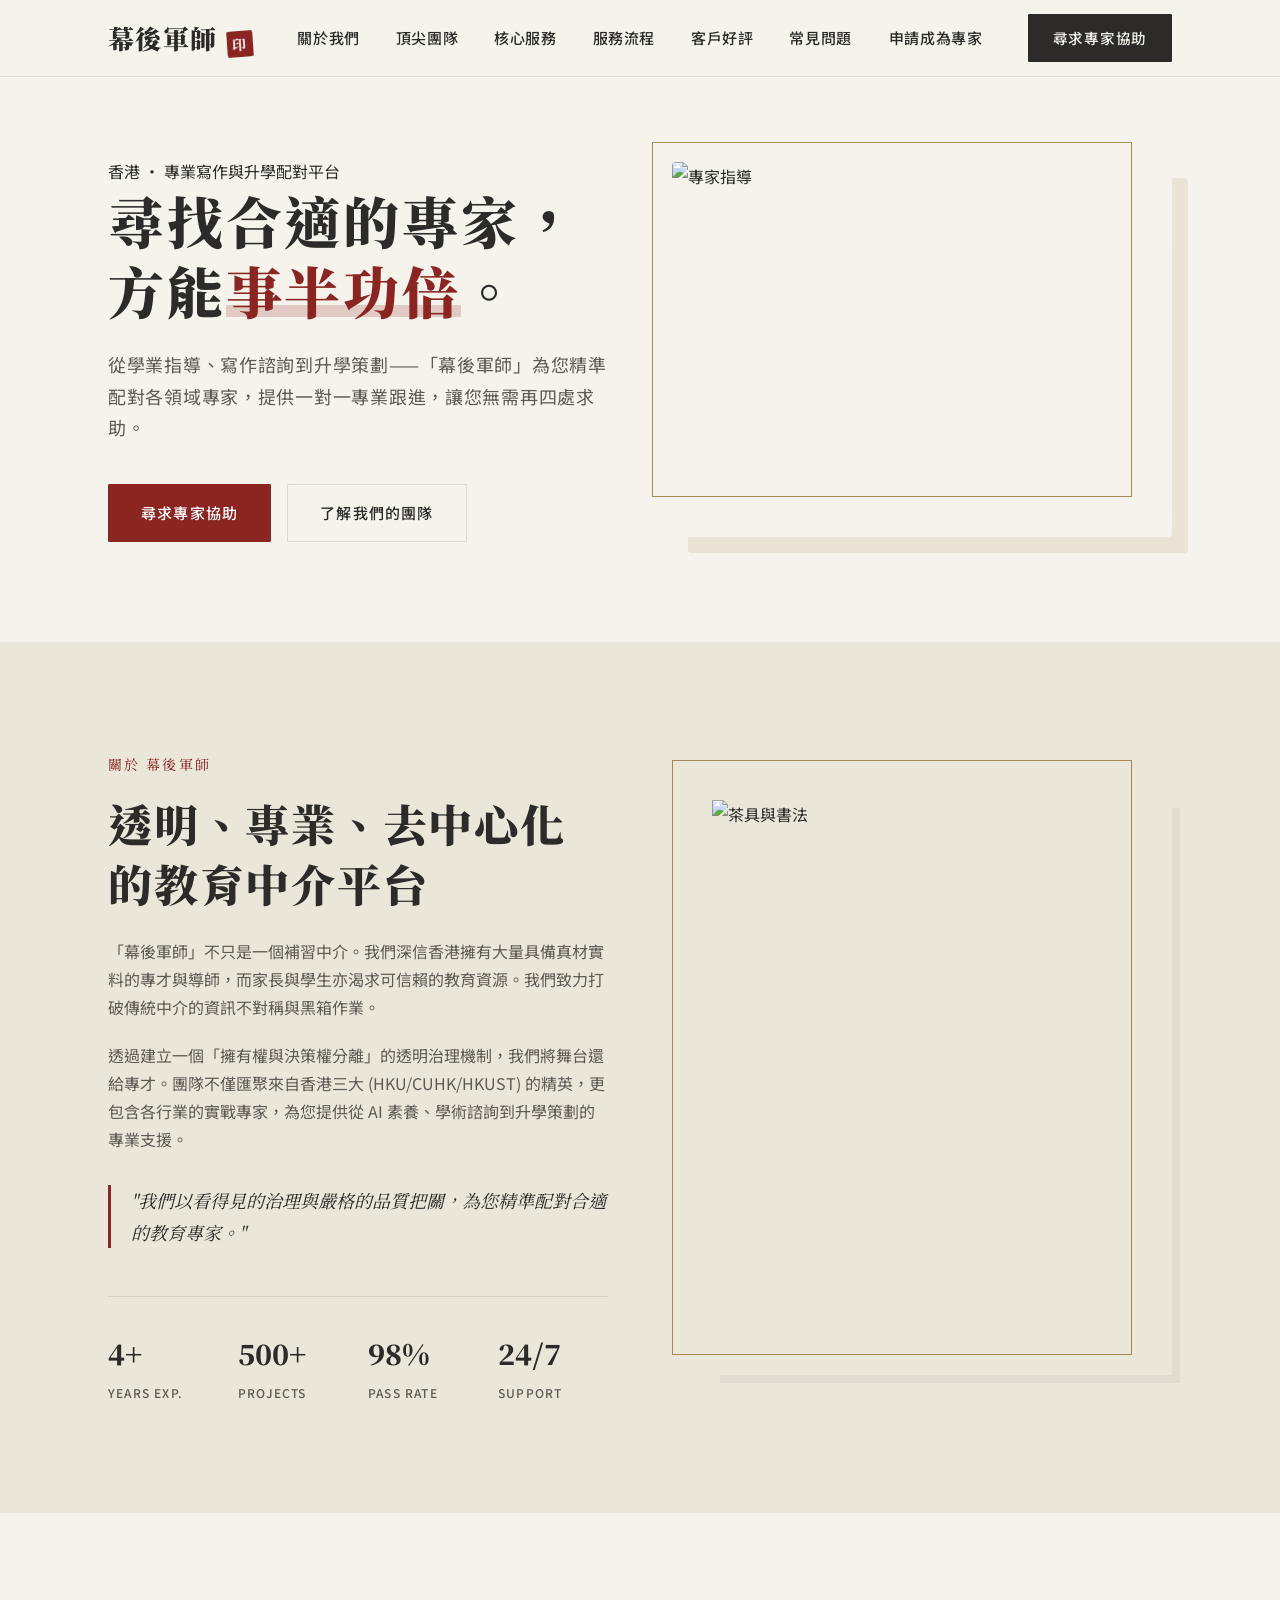
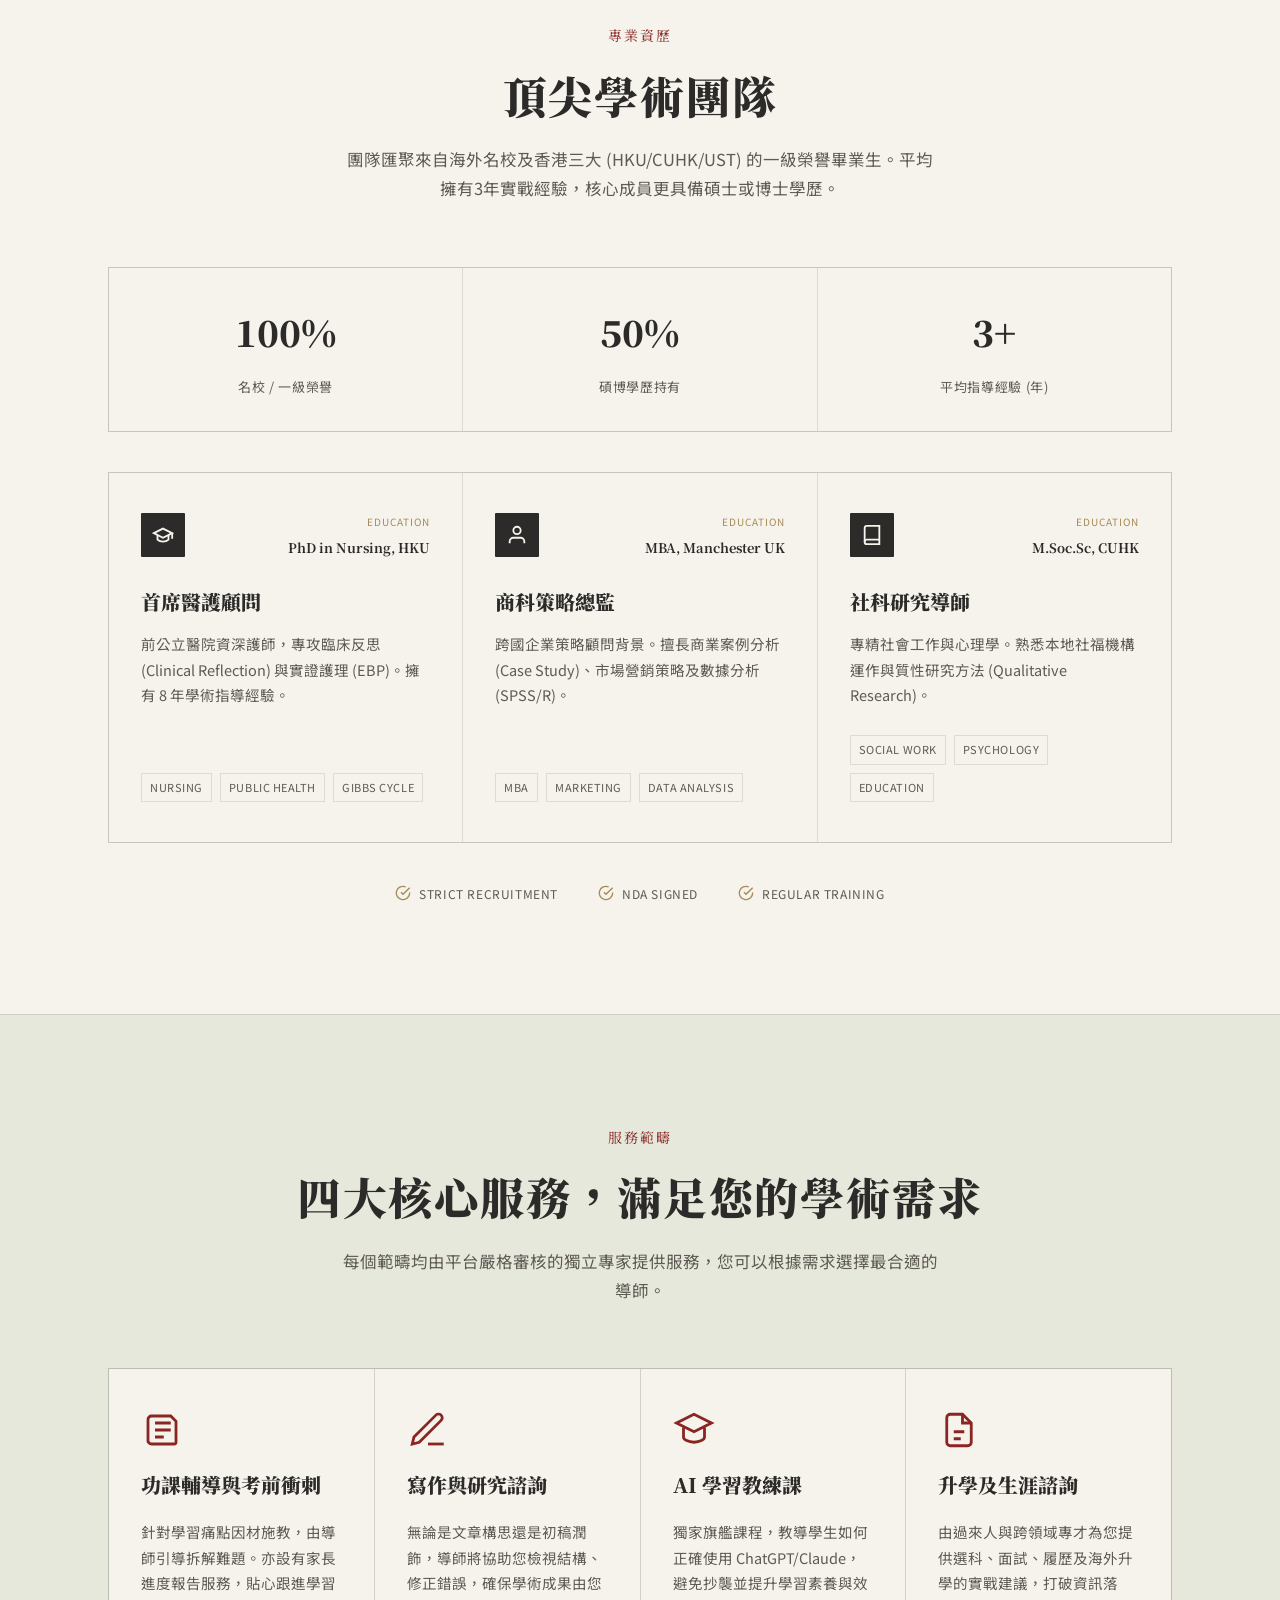
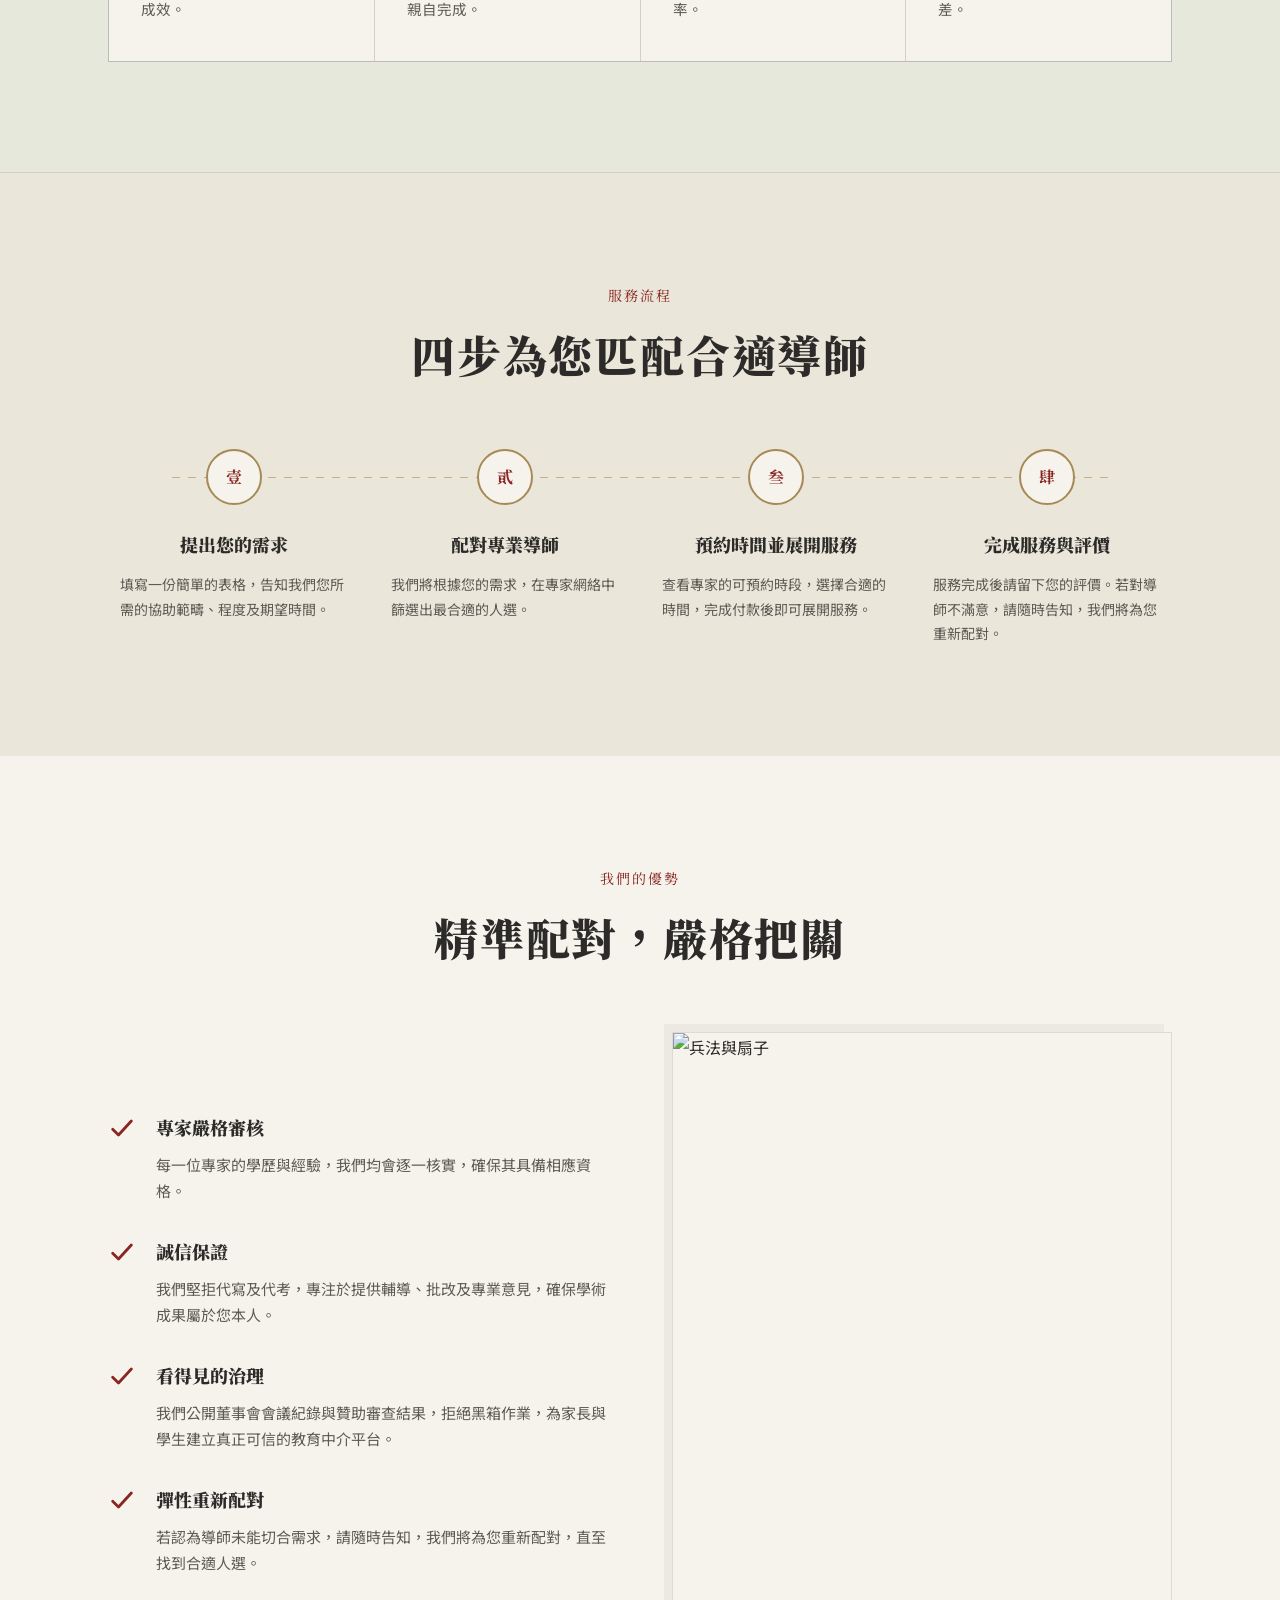
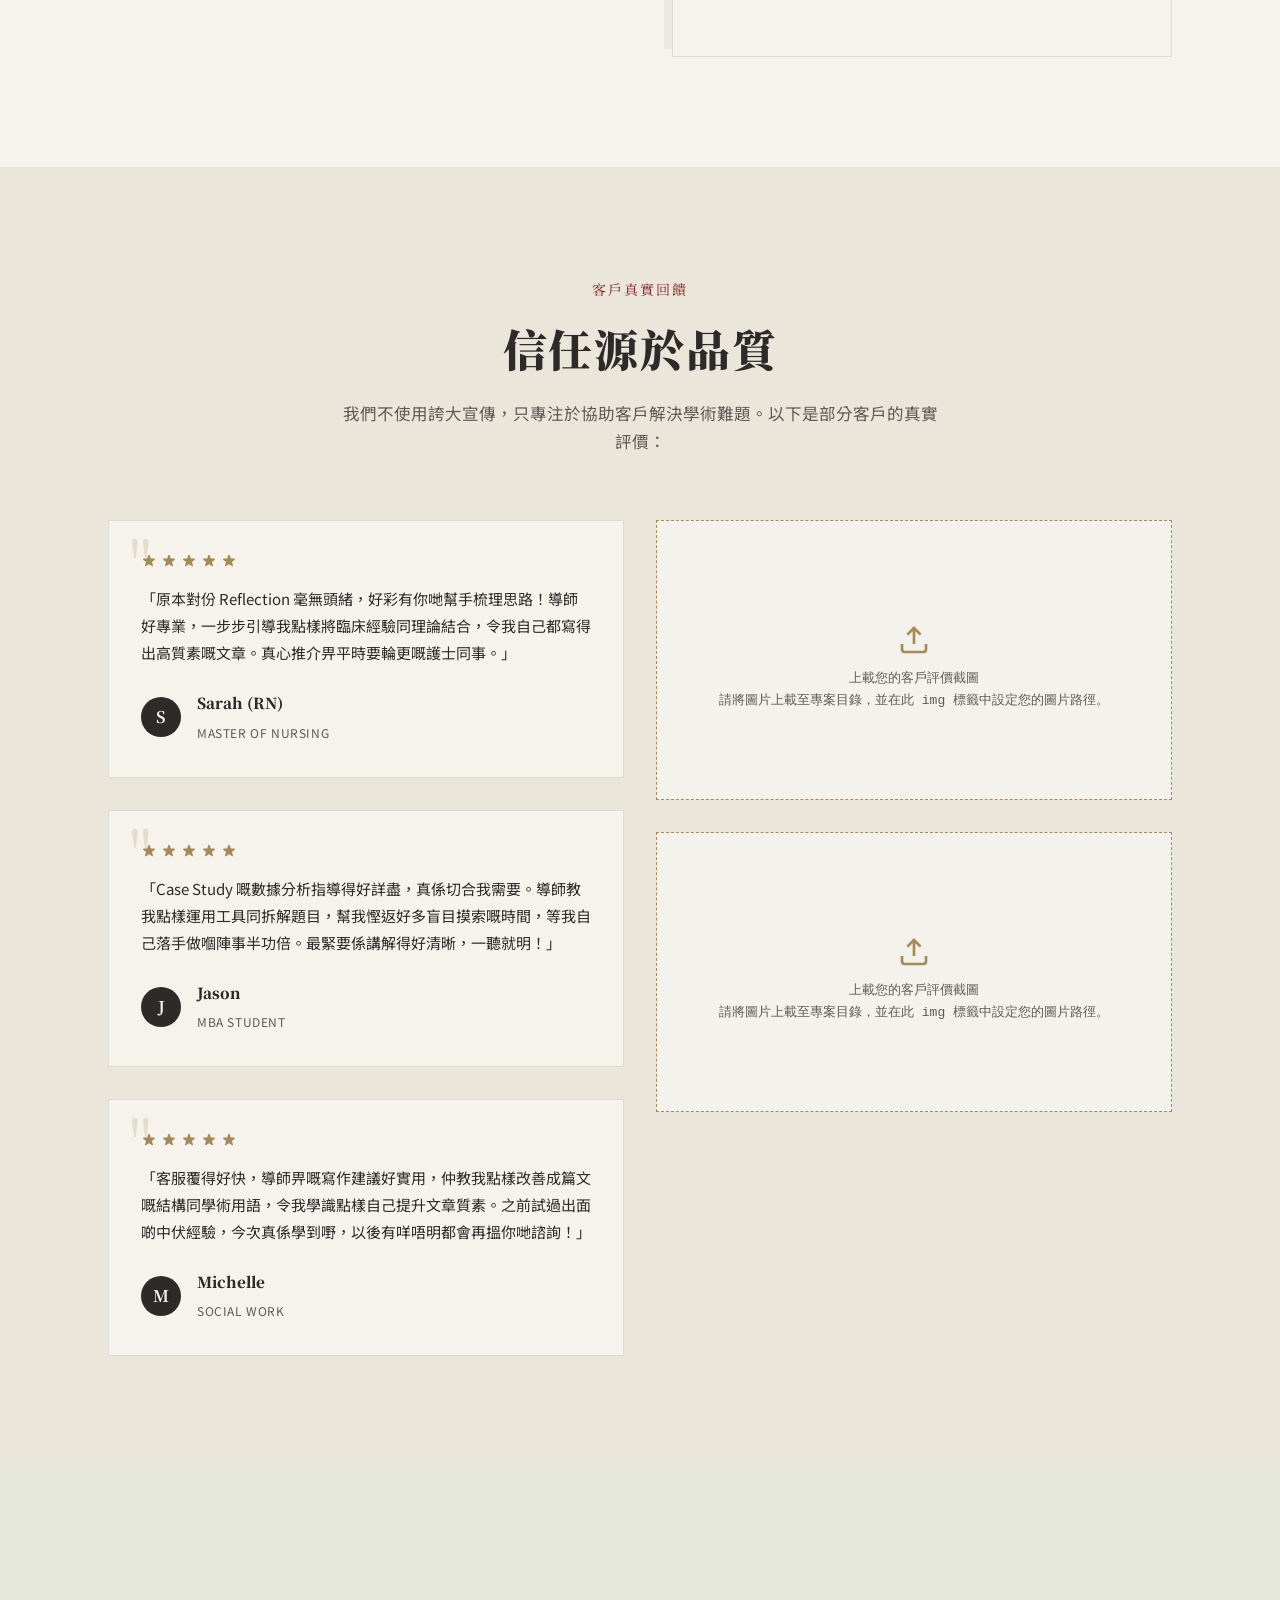
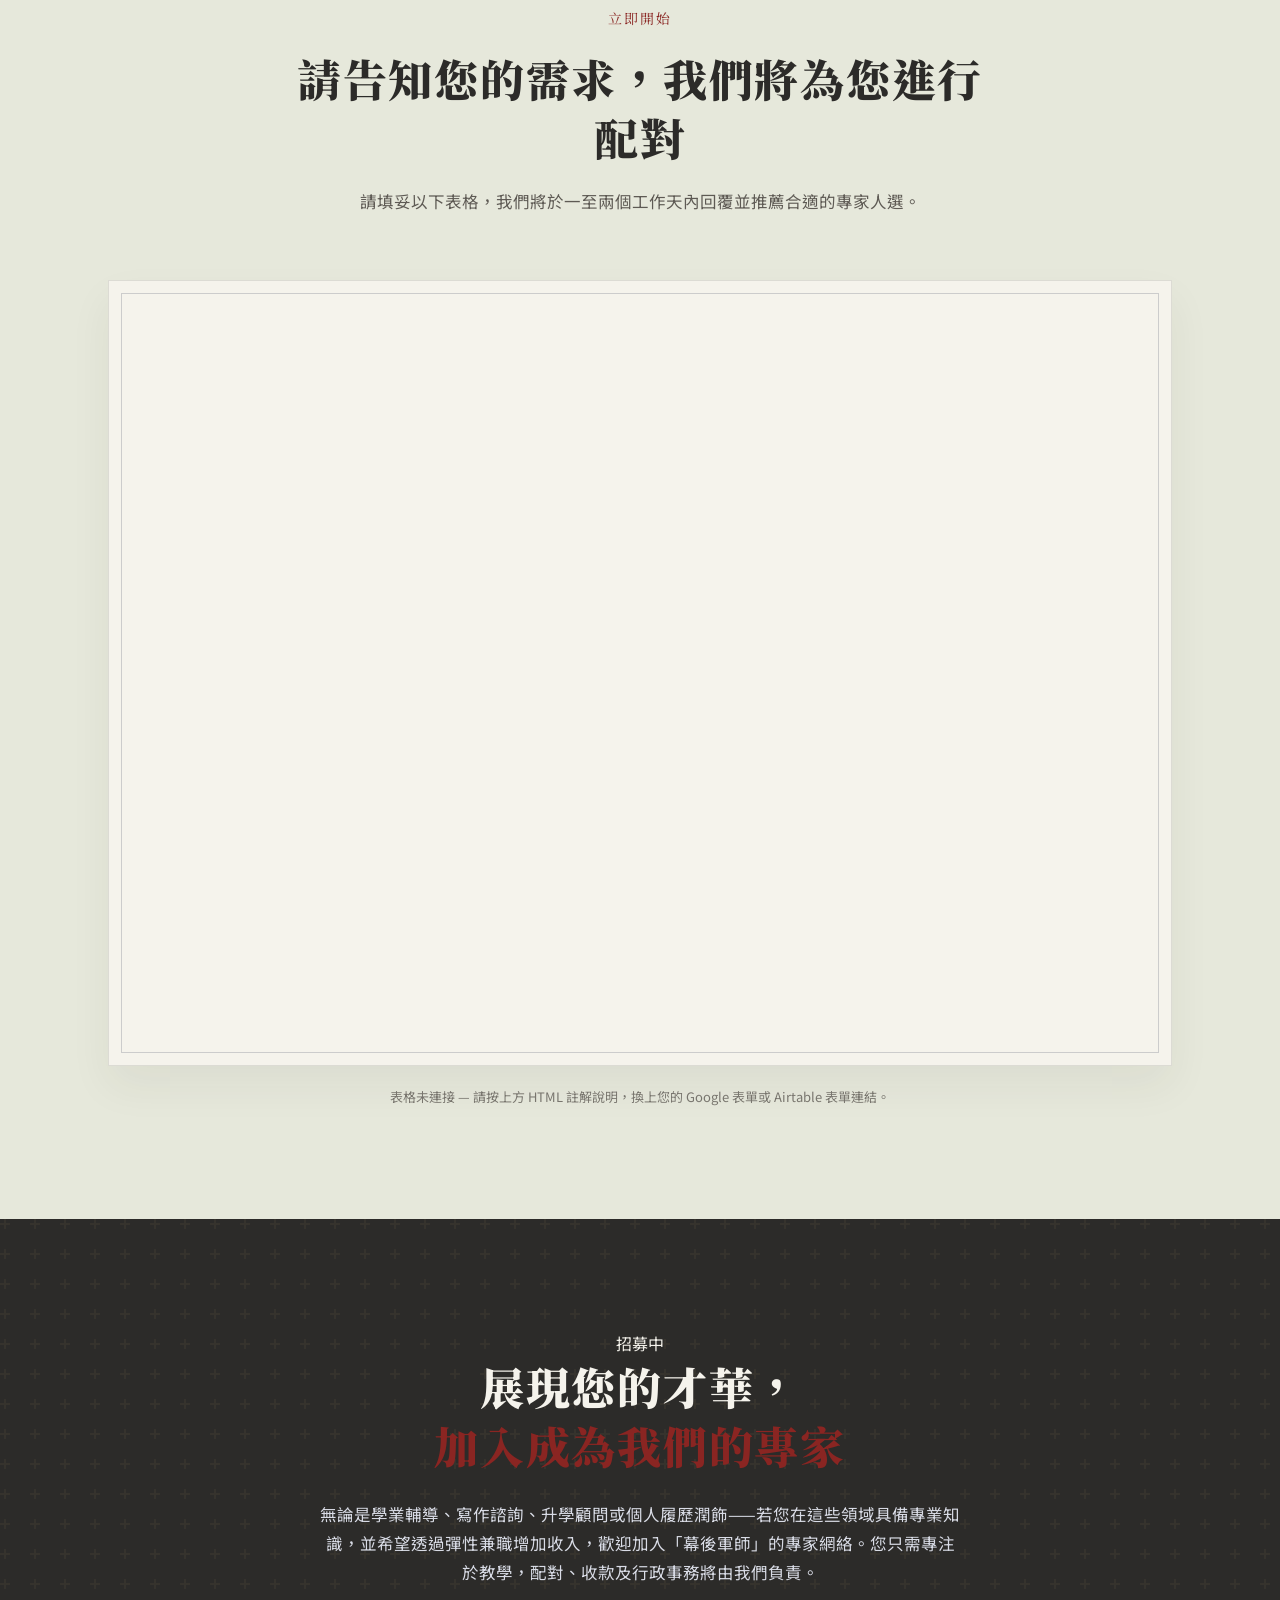
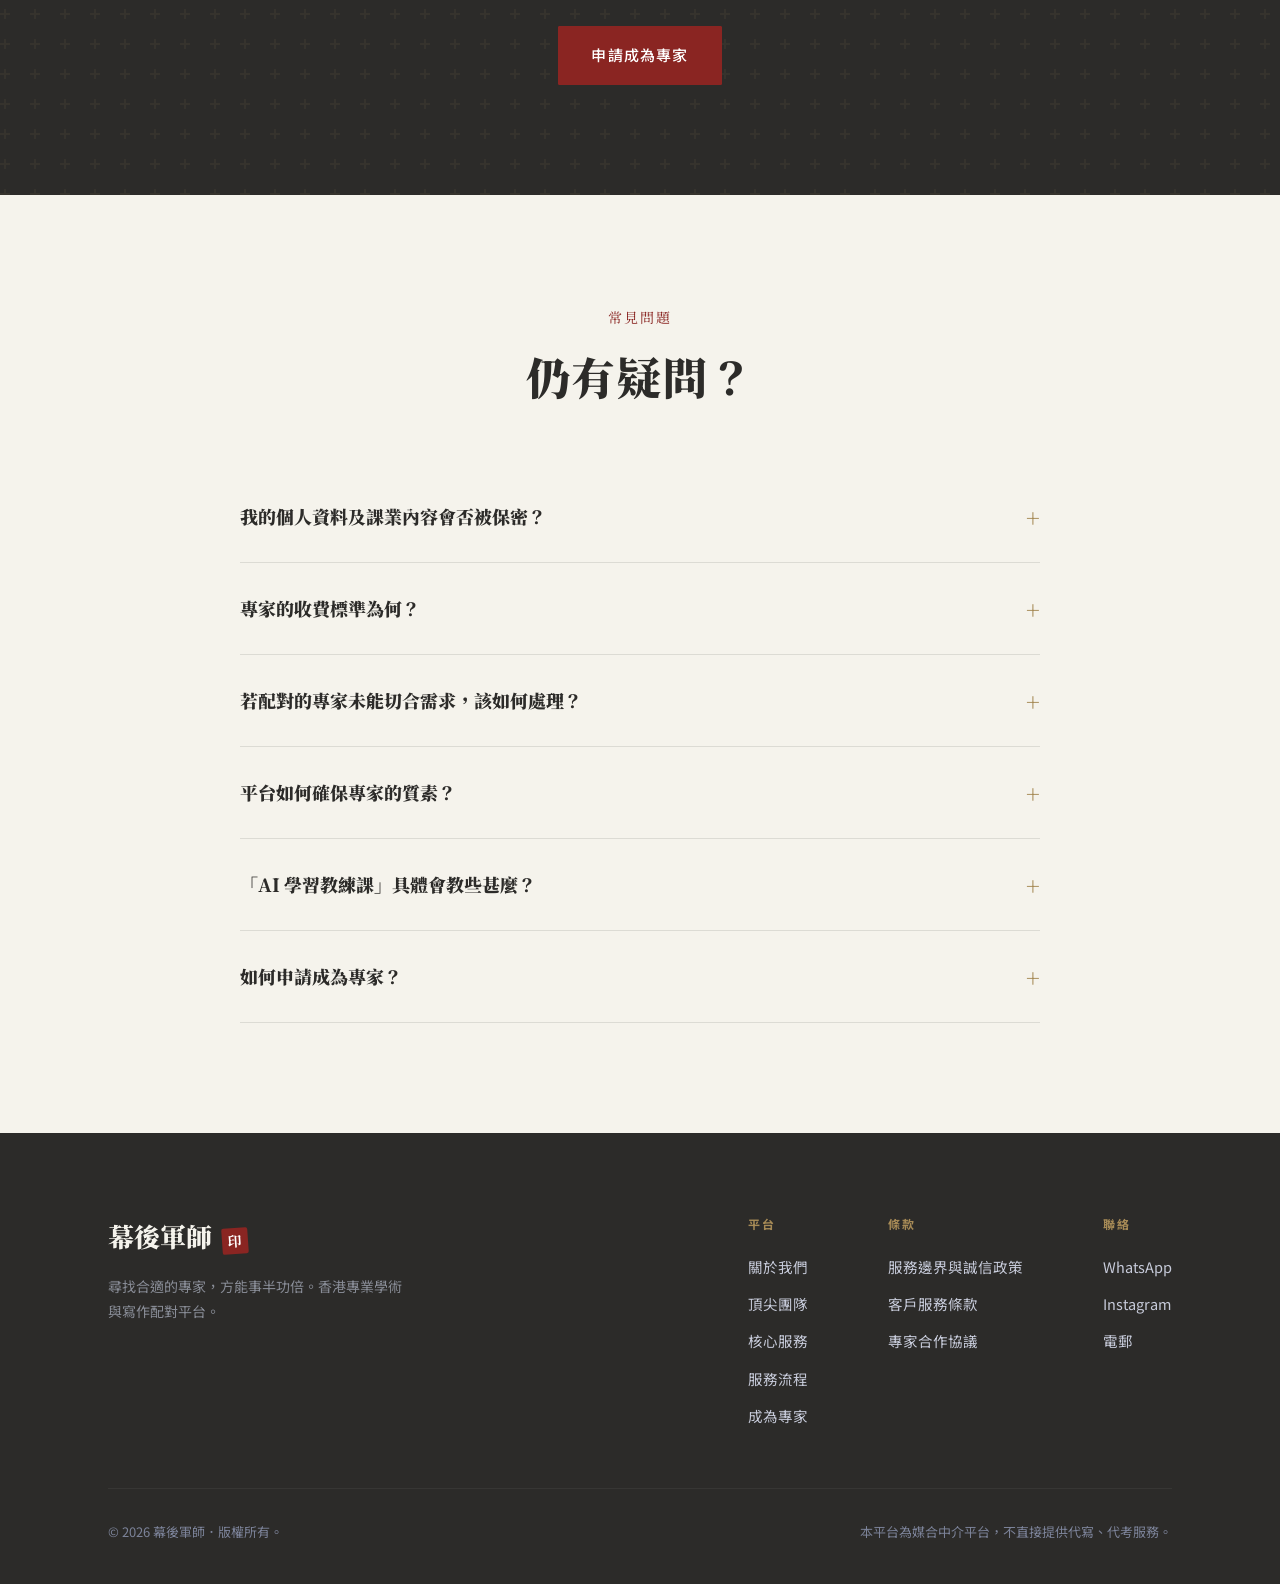
==== index.html @ 8e8ef5b0 "feat: implement website foundation Add landing page, expert application page, and custom CSS styling" ====
<!DOCTYPE html>
<html lang="zh-Hant-HK">
<head>
<meta charset="UTF-8">
<meta name="viewport" content="width=device-width, initial-scale=1.0">
<title>幕後軍師｜專業學術與寫作諮詢</title>
<script>document.documentElement.classList.add('js');</script>
<link rel="preconnect" href="https://fonts.googleapis.com">
<link rel="preconnect" href="https://fonts.gstatic.com" crossorigin>
<link href="https://fonts.googleapis.com/css2?family=Noto+Sans+TC:wght@400;500;700&family=Noto+Serif+TC:wght@700;900&display=swap" rel="stylesheet">
<link rel="stylesheet" href="styles.css">
</head>
<body>

<header class="nav">
  <div class="wrap">
    <a href="#top" class="logo">幕後軍師<span class="stamp">印</span></a>
    <nav class="nav-links" id="navLinks">
      <a href="#about">關於我們</a>
      <a href="#team">頂尖團隊</a>
      <a href="#services">核心服務</a>
      <a href="#how">服務流程</a>
      <a href="#feedback">客戶好評</a>
      <a href="#faq">常見問題</a>
      <a href="become-expert.html" class="nav-cta-mobile btn">申請成為專家</a>
    </nav>
    <a href="#start" class="nav-cta">尋求專家協助</a>
    <button class="burger" id="burgerBtn" aria-label="開啟選單">
      <span></span><span></span><span></span>
    </button>
  </div>
</header>

<main id="top">
  <section class="hero">
    <div class="wrap hero-wrap">
      <div class="hero-text">
        <span class="eyebrow">香港 · 專業寫作與升學配對平台</span>
        <h1>尋找合適的專家，<br>方能<span class="accent">事半功倍</span>。</h1>
        <p class="lead">從學業指導、寫作諮詢到升學策劃——「幕後軍師」為您精準配對各領域專家，提供一對一專業跟進，讓您無需再四處求助。</p>
        <div class="hero-ctas">
          <a href="#start" class="btn btn-primary">尋求專家協助</a>
          <a href="#team" class="btn btn-outline">了解我們的團隊</a>
        </div>
      </div>
      <div class="hero-image reveal">
        <img src="https://images.unsplash.com/photo-1522202176988-66273c2fd55f?q=80&w=1600&auto=format&fit=crop" alt="專家指導">
      </div>
    </div>
  </section>

  <section class="about" id="about">
    <div class="wrap">
      <div class="about-grid">
        <div class="about-content reveal">
          <span class="section-eyebrow">關於 幕後軍師</span>
          <h2>透明、專業、去中心化的教育中介平台</h2>
          <p>「幕後軍師」不只是一個補習中介。我們深信香港擁有大量具備真材實料的專才與導師，而家長與學生亦渴求可信賴的教育資源。我們致力打破傳統中介的資訊不對稱與黑箱作業。</p>
          <p>透過建立一個「擁有權與決策權分離」的透明治理機制，我們將舞台還給專才。團隊不僅匯聚來自香港三大 (HKU/CUHK/HKUST) 的精英，更包含各行業的實戰專家，為您提供從 AI 素養、學術諮詢到升學策劃的專業支援。</p>
          <div class="about-quote">
            "我們以看得見的治理與嚴格的品質把關，為您精準配對合適的教育專家。"
          </div>
          <div class="about-stats">
            <div class="stat-item">
              <h4>4+</h4>
              <span>Years Exp.</span>
            </div>
            <div class="stat-item">
              <h4>500+</h4>
              <span>Projects</span>
            </div>
            <div class="stat-item">
              <h4>98%</h4>
              <span>Pass Rate</span>
            </div>
            <div class="stat-item">
              <h4>24/7</h4>
              <span>Support</span>
            </div>
          </div>
        </div>
        <div class="about-img-wrap reveal">
          <!-- 建議在此放入帶有日式/古典風格的山水或茶具圖片 -->
          <img src="https://images.unsplash.com/photo-1615220368123-93d183f8b8bc?auto=format&fit=crop&q=80&w=800" alt="茶具與書法" class="about-img">
        </div>
      </div>
    </div>
  </section>

  <section class="experts-team" id="team">
    <div class="wrap">
      <div class="section-head reveal">
        <span class="section-eyebrow">專業資歷</span>
        <h2>頂尖學術團隊</h2>
        <p>團隊匯聚來自海外名校及香港三大 (HKU/CUHK/UST) 的一級榮譽畢業生。平均擁有3年實戰經驗，核心成員更具備碩士或博士學歷。</p>
      </div>

      <div class="team-stats reveal">
        <div class="team-stat-item">
          <h4>100%</h4>
          <span>名校 / 一級榮譽</span>
        </div>
        <div class="team-stat-item">
          <h4>50%</h4>
          <span>碩博學歷持有</span>
        </div>
        <div class="team-stat-item">
          <h4>3+</h4>
          <span>平均指導經驗 (年)</span>
        </div>
      </div>

      <div class="team-grid">
        <div class="team-card reveal">
          <div class="team-card-header">
            <div class="team-icon">
              <svg viewBox="0 0 24 24" fill="none" stroke="currentColor" stroke-width="2"><path d="M22 10v6M2 10l10-5 10 5-10 5z"/><path d="M6 12v5c3 3 9 3 12 0v-5"/></svg>
            </div>
            <div class="team-edu">
              <span class="team-edu-label">Education</span>
              <span class="team-edu-val">PhD in Nursing, HKU</span>
            </div>
          </div>
          <h3>首席醫護顧問</h3>
          <p>前公立醫院資深護師，專攻臨床反思 (Clinical Reflection) 與實證護理 (EBP)。擁有 8 年學術指導經驗。</p>
          <div class="team-tags">
            <span class="team-tag">Nursing</span>
            <span class="team-tag">Public Health</span>
            <span class="team-tag">Gibbs Cycle</span>
          </div>
        </div>

        <div class="team-card reveal">
          <div class="team-card-header">
            <div class="team-icon">
              <svg viewBox="0 0 24 24" fill="none" stroke="currentColor" stroke-width="2"><path d="M20 21v-2a4 4 0 0 0-4-4H8a4 4 0 0 0-4 4v2"/><circle cx="12" cy="7" r="4"/></svg>
            </div>
            <div class="team-edu">
              <span class="team-edu-label">Education</span>
              <span class="team-edu-val">MBA, Manchester UK</span>
            </div>
          </div>
          <h3>商科策略總監</h3>
          <p>跨國企業策略顧問背景。擅長商業案例分析 (Case Study)、市場營銷策略及數據分析 (SPSS/R)。</p>
          <div class="team-tags">
            <span class="team-tag">MBA</span>
            <span class="team-tag">Marketing</span>
            <span class="team-tag">Data Analysis</span>
          </div>
        </div>

        <div class="team-card reveal">
          <div class="team-card-header">
            <div class="team-icon">
              <svg viewBox="0 0 24 24" fill="none" stroke="currentColor" stroke-width="2"><path d="M4 19.5A2.5 2.5 0 0 1 6.5 17H20"/><path d="M6.5 2H20v20H6.5A2.5 2.5 0 0 1 4 19.5v-15A2.5 2.5 0 0 1 6.5 2z"/></svg>
            </div>
            <div class="team-edu">
              <span class="team-edu-label">Education</span>
              <span class="team-edu-val">M.Soc.Sc, CUHK</span>
            </div>
          </div>
          <h3>社科研究導師</h3>
          <p>專精社會工作與心理學。熟悉本地社福機構運作與質性研究方法 (Qualitative Research)。</p>
          <div class="team-tags">
            <span class="team-tag">Social Work</span>
            <span class="team-tag">Psychology</span>
            <span class="team-tag">Education</span>
          </div>
        </div>
      </div>
      
      <div class="team-footer-tags reveal">
        <div class="team-footer-tag">
          <svg viewBox="0 0 24 24" fill="none" stroke="currentColor" stroke-width="2"><path d="M22 11.08V12a10 10 0 1 1-5.93-9.14"/><polyline points="22 4 12 14.01 9 11.01"/></svg>
          Strict Recruitment
        </div>
        <div class="team-footer-tag">
          <svg viewBox="0 0 24 24" fill="none" stroke="currentColor" stroke-width="2"><path d="M22 11.08V12a10 10 0 1 1-5.93-9.14"/><polyline points="22 4 12 14.01 9 11.01"/></svg>
          NDA Signed
        </div>
        <div class="team-footer-tag">
          <svg viewBox="0 0 24 24" fill="none" stroke="currentColor" stroke-width="2"><path d="M22 11.08V12a10 10 0 1 1-5.93-9.14"/><polyline points="22 4 12 14.01 9 11.01"/></svg>
          Regular Training
        </div>
      </div>
    </div>
  </section>

  <section class="services" id="services">
    <div class="wrap">
      <div class="section-head reveal">
        <span class="section-eyebrow">服務範疇</span>
        <h2>四大核心服務，滿足您的學術需求</h2>
        <p>每個範疇均由平台嚴格審核的獨立專家提供服務，您可以根據需求選擇最合適的導師。</p>
      </div>
      <div class="service-grid">
        <div class="service-card reveal">
          <svg class="service-icon" viewBox="0 0 24 24" fill="none" stroke="currentColor" stroke-width="1.6"><path d="M4 19V6a2 2 0 0 1 2-2h11l3 3v12a1 1 0 0 1-1 1H6a2 2 0 0 1-2-2Z"/><path d="M8 8h9M8 12h9M8 16h5"/></svg>
          <h3>功課輔導與考前衝刺</h3>
          <p>針對學習痛點因材施教，由導師引導拆解難題。亦設有家長進度報告服務，貼心跟進學習成效。</p>
        </div>
        <div class="service-card reveal">
          <svg class="service-icon" viewBox="0 0 24 24" fill="none" stroke="currentColor" stroke-width="1.6"><path d="M12 20h9"/><path d="M16.5 3.5a2.1 2.1 0 0 1 3 3L7 19l-4 1 1-4Z"/></svg>
          <h3>寫作與研究諮詢</h3>
          <p>無論是文章構思還是初稿潤飾，導師將協助您檢視結構、修正錯誤，確保學術成果由您親自完成。</p>
        </div>
        <div class="service-card reveal">
          <svg class="service-icon" viewBox="0 0 24 24" fill="none" stroke="currentColor" stroke-width="1.6"><path d="M12 3 2 8l10 5 10-5-10-5Z"/><path d="M6 10.5V16c0 1.5 2.7 3 6 3s6-1.5 6-3v-5.5"/></svg>
          <h3>AI 學習教練課</h3>
          <p>獨家旗艦課程，教導學生如何正確使用 ChatGPT/Claude，避免抄襲並提升學習素養與效率。</p>
        </div>
        <div class="service-card reveal">
          <svg class="service-icon" viewBox="0 0 24 24" fill="none" stroke="currentColor" stroke-width="1.6"><path d="M14 3H7a2 2 0 0 0-2 2v14a2 2 0 0 0 2 2h10a2 2 0 0 0 2-2V8Z"/><path d="M14 3v5h5"/><path d="M9 13h6M9 17h4"/></svg>
          <h3>升學及生涯諮詢</h3>
          <p>由過來人與跨領域專才為您提供選科、面試、履歷及海外升學的實戰建議，打破資訊落差。</p>
        </div>
      </div>
    </div>
  </section>

  <section class="how" id="how">
    <div class="wrap">
      <div class="section-head reveal">
        <span class="section-eyebrow">服務流程</span>
        <h2>四步為您匹配合適導師</h2>
      </div>
      <div class="steps">
        <div class="step reveal">
          <div class="step-mark">壹</div>
          <h4>提出您的需求</h4>
          <p>填寫一份簡單的表格，告知我們您所需的協助範疇、程度及期望時間。</p>
        </div>
        <div class="step reveal">
          <div class="step-mark">貳</div>
          <h4>配對專業導師</h4>
          <p>我們將根據您的需求，在專家網絡中篩選出最合適的人選。</p>
        </div>
        <div class="step reveal">
          <div class="step-mark">叁</div>
          <h4>預約時間並展開服務</h4>
          <p>查看專家的可預約時段，選擇合適的時間，完成付款後即可展開服務。</p>
        </div>
        <div class="step reveal">
          <div class="step-mark">肆</div>
          <h4>完成服務與評價</h4>
          <p>服務完成後請留下您的評價。若對導師不滿意，請隨時告知，我們將為您重新配對。</p>
        </div>
      </div>
    </div>
  </section>

  <section class="why" id="why">
    <div class="wrap">
      <div class="section-head reveal">
        <span class="section-eyebrow">我們的優勢</span>
        <h2>精準配對，嚴格把關</h2>
      </div>
      <div class="why-grid">
        <div class="why-list">
          <div class="why-item reveal">
            <svg class="why-check" viewBox="0 0 24 24" fill="none" stroke="currentColor" stroke-width="2.4" stroke-linecap="round" stroke-linejoin="round"><path d="M4 13l5 5L20 6"/></svg>
            <div><h4>專家嚴格審核</h4><p>每一位專家的學歷與經驗，我們均會逐一核實，確保其具備相應資格。</p></div>
          </div>
          <div class="why-item reveal">
            <svg class="why-check" viewBox="0 0 24 24" fill="none" stroke="currentColor" stroke-width="2.4" stroke-linecap="round" stroke-linejoin="round"><path d="M4 13l5 5L20 6"/></svg>
            <div><h4>誠信保證</h4><p>我們堅拒代寫及代考，專注於提供輔導、批改及專業意見，確保學術成果屬於您本人。</p></div>
          </div>
          <div class="why-item reveal">
            <svg class="why-check" viewBox="0 0 24 24" fill="none" stroke="currentColor" stroke-width="2.4" stroke-linecap="round" stroke-linejoin="round"><path d="M4 13l5 5L20 6"/></svg>
            <div><h4>看得見的治理</h4><p>我們公開董事會會議紀錄與贊助審查結果，拒絕黑箱作業，為家長與學生建立真正可信的教育中介平台。</p></div>
          </div>
          <div class="why-item reveal">
            <svg class="why-check" viewBox="0 0 24 24" fill="none" stroke="currentColor" stroke-width="2.4" stroke-linecap="round" stroke-linejoin="round"><path d="M4 13l5 5L20 6"/></svg>
            <div><h4>彈性重新配對</h4><p>若認為導師未能切合需求，請隨時告知，我們將為您重新配對，直至找到合適人選。</p></div>
          </div>
        </div>
        <div class="why-img-wrap reveal">
          <img src="https://images.unsplash.com/photo-1585802266657-37d405234de4?auto=format&fit=crop&q=80&w=600" alt="兵法與扇子" class="why-image">
        </div>
      </div>
    </div>
  </section>

  <section class="feedback" id="feedback">
    <div class="wrap">
      <div class="section-head reveal">
        <span class="section-eyebrow">客戶真實回饋</span>
        <h2>信任源於品質</h2>
        <p>我們不使用誇大宣傳，只專注於協助客戶解決學術難題。以下是部分客戶的真實評價：</p>
      </div>

      <div class="feedback-grid">
        <div class="feedback-col">
          <div class="feedback-card reveal">
            <div class="feedback-stars">
              <svg viewBox="0 0 20 20"><path d="M9.049 2.927c.3-.921 1.603-.921 1.902 0l1.07 3.292a1 1 0 00.95.69h3.462c.969 0 1.371 1.24.588 1.81l-2.8 2.034a1 1 0 00-.364 1.118l1.07 3.292c.3.921-.755 1.688-1.54 1.118l-2.8-2.034a1 1 0 00-1.175 0l-2.8 2.034c-.784.57-1.838-.197-1.539-1.118l1.07-3.292a1 1 0 00-.364-1.118L2.98 8.72c-.783-.57-.38-1.81.588-1.81h3.461a1 1 0 00.951-.69l1.07-3.292z"/></svg>
              <svg viewBox="0 0 20 20"><path d="M9.049 2.927c.3-.921 1.603-.921 1.902 0l1.07 3.292a1 1 0 00.95.69h3.462c.969 0 1.371 1.24.588 1.81l-2.8 2.034a1 1 0 00-.364 1.118l1.07 3.292c.3.921-.755 1.688-1.54 1.118l-2.8-2.034a1 1 0 00-1.175 0l-2.8 2.034c-.784.57-1.838-.197-1.539-1.118l1.07-3.292a1 1 0 00-.364-1.118L2.98 8.72c-.783-.57-.38-1.81.588-1.81h3.461a1 1 0 00.951-.69l1.07-3.292z"/></svg>
              <svg viewBox="0 0 20 20"><path d="M9.049 2.927c.3-.921 1.603-.921 1.902 0l1.07 3.292a1 1 0 00.95.69h3.462c.969 0 1.371 1.24.588 1.81l-2.8 2.034a1 1 0 00-.364 1.118l1.07 3.292c.3.921-.755 1.688-1.54 1.118l-2.8-2.034a1 1 0 00-1.175 0l-2.8 2.034c-.784.57-1.838-.197-1.539-1.118l1.07-3.292a1 1 0 00-.364-1.118L2.98 8.72c-.783-.57-.38-1.81.588-1.81h3.461a1 1 0 00.951-.69l1.07-3.292z"/></svg>
              <svg viewBox="0 0 20 20"><path d="M9.049 2.927c.3-.921 1.603-.921 1.902 0l1.07 3.292a1 1 0 00.95.69h3.462c.969 0 1.371 1.24.588 1.81l-2.8 2.034a1 1 0 00-.364 1.118l1.07 3.292c.3.921-.755 1.688-1.54 1.118l-2.8-2.034a1 1 0 00-1.175 0l-2.8 2.034c-.784.57-1.838-.197-1.539-1.118l1.07-3.292a1 1 0 00-.364-1.118L2.98 8.72c-.783-.57-.38-1.81.588-1.81h3.461a1 1 0 00.951-.69l1.07-3.292z"/></svg>
              <svg viewBox="0 0 20 20"><path d="M9.049 2.927c.3-.921 1.603-.921 1.902 0l1.07 3.292a1 1 0 00.95.69h3.462c.969 0 1.371 1.24.588 1.81l-2.8 2.034a1 1 0 00-.364 1.118l1.07 3.292c.3.921-.755 1.688-1.54 1.118l-2.8-2.034a1 1 0 00-1.175 0l-2.8 2.034c-.784.57-1.838-.197-1.539-1.118l1.07-3.292a1 1 0 00-.364-1.118L2.98 8.72c-.783-.57-.38-1.81.588-1.81h3.461a1 1 0 00.951-.69l1.07-3.292z"/></svg>
            </div>
            <p class="feedback-text">「原本對份 Reflection 毫無頭緒，好彩有你哋幫手梳理思路！導師好專業，一步步引導我點樣將臨床經驗同理論結合，令我自己都寫得出高質素嘅文章。真心推介畀平時要輪更嘅護士同事。」</p>
            <div class="feedback-author">
              <div class="feedback-avatar">S</div>
              <div class="feedback-author-info">
                <h5>Sarah (RN)</h5>
                <span>Master of Nursing</span>
              </div>
            </div>
          </div>

          <div class="feedback-card reveal">
            <div class="feedback-stars">
              <svg viewBox="0 0 20 20"><path d="M9.049 2.927c.3-.921 1.603-.921 1.902 0l1.07 3.292a1 1 0 00.95.69h3.462c.969 0 1.371 1.24.588 1.81l-2.8 2.034a1 1 0 00-.364 1.118l1.07 3.292c.3.921-.755 1.688-1.54 1.118l-2.8-2.034a1 1 0 00-1.175 0l-2.8 2.034c-.784.57-1.838-.197-1.539-1.118l1.07-3.292a1 1 0 00-.364-1.118L2.98 8.72c-.783-.57-.38-1.81.588-1.81h3.461a1 1 0 00.951-.69l1.07-3.292z"/></svg>
              <svg viewBox="0 0 20 20"><path d="M9.049 2.927c.3-.921 1.603-.921 1.902 0l1.07 3.292a1 1 0 00.95.69h3.462c.969 0 1.371 1.24.588 1.81l-2.8 2.034a1 1 0 00-.364 1.118l1.07 3.292c.3.921-.755 1.688-1.54 1.118l-2.8-2.034a1 1 0 00-1.175 0l-2.8 2.034c-.784.57-1.838-.197-1.539-1.118l1.07-3.292a1 1 0 00-.364-1.118L2.98 8.72c-.783-.57-.38-1.81.588-1.81h3.461a1 1 0 00.951-.69l1.07-3.292z"/></svg>
              <svg viewBox="0 0 20 20"><path d="M9.049 2.927c.3-.921 1.603-.921 1.902 0l1.07 3.292a1 1 0 00.95.69h3.462c.969 0 1.371 1.24.588 1.81l-2.8 2.034a1 1 0 00-.364 1.118l1.07 3.292c.3.921-.755 1.688-1.54 1.118l-2.8-2.034a1 1 0 00-1.175 0l-2.8 2.034c-.784.57-1.838-.197-1.539-1.118l1.07-3.292a1 1 0 00-.364-1.118L2.98 8.72c-.783-.57-.38-1.81.588-1.81h3.461a1 1 0 00.951-.69l1.07-3.292z"/></svg>
              <svg viewBox="0 0 20 20"><path d="M9.049 2.927c.3-.921 1.603-.921 1.902 0l1.07 3.292a1 1 0 00.95.69h3.462c.969 0 1.371 1.24.588 1.81l-2.8 2.034a1 1 0 00-.364 1.118l1.07 3.292c.3.921-.755 1.688-1.54 1.118l-2.8-2.034a1 1 0 00-1.175 0l-2.8 2.034c-.784.57-1.838-.197-1.539-1.118l1.07-3.292a1 1 0 00-.364-1.118L2.98 8.72c-.783-.57-.38-1.81.588-1.81h3.461a1 1 0 00.951-.69l1.07-3.292z"/></svg>
              <svg viewBox="0 0 20 20"><path d="M9.049 2.927c.3-.921 1.603-.921 1.902 0l1.07 3.292a1 1 0 00.95.69h3.462c.969 0 1.371 1.24.588 1.81l-2.8 2.034a1 1 0 00-.364 1.118l1.07 3.292c.3.921-.755 1.688-1.54 1.118l-2.8-2.034a1 1 0 00-1.175 0l-2.8 2.034c-.784.57-1.838-.197-1.539-1.118l1.07-3.292a1 1 0 00-.364-1.118L2.98 8.72c-.783-.57-.38-1.81.588-1.81h3.461a1 1 0 00.951-.69l1.07-3.292z"/></svg>
            </div>
            <p class="feedback-text">「Case Study 嘅數據分析指導得好詳盡，真係切合我需要。導師教我點樣運用工具同拆解題目，幫我慳返好多盲目摸索嘅時間，等我自己落手做嗰陣事半功倍。最緊要係講解得好清晰，一聽就明！」</p>
            <div class="feedback-author">
              <div class="feedback-avatar">J</div>
              <div class="feedback-author-info">
                <h5>Jason</h5>
                <span>MBA STUDENT</span>
              </div>
            </div>
          </div>

          <div class="feedback-card reveal">
            <div class="feedback-stars">
              <svg viewBox="0 0 20 20"><path d="M9.049 2.927c.3-.921 1.603-.921 1.902 0l1.07 3.292a1 1 0 00.95.69h3.462c.969 0 1.371 1.24.588 1.81l-2.8 2.034a1 1 0 00-.364 1.118l1.07 3.292c.3.921-.755 1.688-1.54 1.118l-2.8-2.034a1 1 0 00-1.175 0l-2.8 2.034c-.784.57-1.838-.197-1.539-1.118l1.07-3.292a1 1 0 00-.364-1.118L2.98 8.72c-.783-.57-.38-1.81.588-1.81h3.461a1 1 0 00.951-.69l1.07-3.292z"/></svg>
              <svg viewBox="0 0 20 20"><path d="M9.049 2.927c.3-.921 1.603-.921 1.902 0l1.07 3.292a1 1 0 00.95.69h3.462c.969 0 1.371 1.24.588 1.81l-2.8 2.034a1 1 0 00-.364 1.118l1.07 3.292c.3.921-.755 1.688-1.54 1.118l-2.8-2.034a1 1 0 00-1.175 0l-2.8 2.034c-.784.57-1.838-.197-1.539-1.118l1.07-3.292a1 1 0 00-.364-1.118L2.98 8.72c-.783-.57-.38-1.81.588-1.81h3.461a1 1 0 00.951-.69l1.07-3.292z"/></svg>
              <svg viewBox="0 0 20 20"><path d="M9.049 2.927c.3-.921 1.603-.921 1.902 0l1.07 3.292a1 1 0 00.95.69h3.462c.969 0 1.371 1.24.588 1.81l-2.8 2.034a1 1 0 00-.364 1.118l1.07 3.292c.3.921-.755 1.688-1.54 1.118l-2.8-2.034a1 1 0 00-1.175 0l-2.8 2.034c-.784.57-1.838-.197-1.539-1.118l1.07-3.292a1 1 0 00-.364-1.118L2.98 8.72c-.783-.57-.38-1.81.588-1.81h3.461a1 1 0 00.951-.69l1.07-3.292z"/></svg>
              <svg viewBox="0 0 20 20"><path d="M9.049 2.927c.3-.921 1.603-.921 1.902 0l1.07 3.292a1 1 0 00.95.69h3.462c.969 0 1.371 1.24.588 1.81l-2.8 2.034a1 1 0 00-.364 1.118l1.07 3.292c.3.921-.755 1.688-1.54 1.118l-2.8-2.034a1 1 0 00-1.175 0l-2.8 2.034c-.784.57-1.838-.197-1.539-1.118l1.07-3.292a1 1 0 00-.364-1.118L2.98 8.72c-.783-.57-.38-1.81.588-1.81h3.461a1 1 0 00.951-.69l1.07-3.292z"/></svg>
              <svg viewBox="0 0 20 20"><path d="M9.049 2.927c.3-.921 1.603-.921 1.902 0l1.07 3.292a1 1 0 00.95.69h3.462c.969 0 1.371 1.24.588 1.81l-2.8 2.034a1 1 0 00-.364 1.118l1.07 3.292c.3.921-.755 1.688-1.54 1.118l-2.8-2.034a1 1 0 00-1.175 0l-2.8 2.034c-.784.57-1.838-.197-1.539-1.118l1.07-3.292a1 1 0 00-.364-1.118L2.98 8.72c-.783-.57-.38-1.81.588-1.81h3.461a1 1 0 00.951-.69l1.07-3.292z"/></svg>
            </div>
            <p class="feedback-text">「客服覆得好快，導師畀嘅寫作建議好實用，仲教我點樣改善成篇文嘅結構同學術用語，令我學識點樣自己提升文章質素。之前試過出面啲中伏經驗，今次真係學到嘢，以後有咩唔明都會再搵你哋諮詢！」</p>
            <div class="feedback-author">
              <div class="feedback-avatar">M</div>
              <div class="feedback-author-info">
                <h5>Michelle</h5>
                <span>SOCIAL WORK</span>
              </div>
            </div>
          </div>
        </div>

        <div class="feedback-col">
          <!-- 圖片上載指示區塊 1 -->
          <div class="feedback-image-upload-zone reveal">
            <!-- 
              [圖片上載教學]
              請將您的客戶評價圖片檔案上載到本專案的根目錄中 (與 index.html 放在同一個資料夾)，
              命名為 "feedback-1.jpg" (或將下方的 src 更改為您的圖片檔案名稱)。
              上載後，請移除下方的 style="display:none;" 以顯示圖片，並刪除這個 upload-instruction 段落。
            -->
            <img src="feedback-1.jpg" alt="客戶對話截圖" class="feedback-image-placeholder" style="display:none;">
            <div class="upload-instruction">
              <svg viewBox="0 0 24 24" fill="none" stroke="currentColor" stroke-width="2" style="width:32px;height:32px;margin:0 auto 12px;color:var(--gold)"><path d="M21 15v4a2 2 0 0 1-2 2H5a2 2 0 0 1-2-2v-4M17 8l-5-5-5 5M12 3v12"/></svg>
              上載您的客戶評價截圖<br>
              請將圖片上載至專案目錄，並在此 <code>img</code> 標籤中設定您的圖片路徑。
            </div>
          </div>

          <!-- 圖片上載指示區塊 2 -->
          <div class="feedback-image-upload-zone reveal">
            <!-- 
              [圖片上載教學]
              請將您的客戶評價圖片檔案上載到本專案的根目錄中 (與 index.html 放在同一個資料夾)，
              命名為 "feedback-2.jpg" (或將下方的 src 更改為您的圖片檔案名稱)。
              上載後，請移除下方的 style="display:none;" 以顯示圖片，並刪除這個 upload-instruction 段落。
            -->
            <img src="feedback-2.jpg" alt="客戶對話截圖" class="feedback-image-placeholder" style="display:none;">
            <div class="upload-instruction">
              <svg viewBox="0 0 24 24" fill="none" stroke="currentColor" stroke-width="2" style="width:32px;height:32px;margin:0 auto 12px;color:var(--gold)"><path d="M21 15v4a2 2 0 0 1-2 2H5a2 2 0 0 1-2-2v-4M17 8l-5-5-5 5M12 3v12"/></svg>
              上載您的客戶評價截圖<br>
              請將圖片上載至專案目錄，並在此 <code>img</code> 標籤中設定您的圖片路徑。
            </div>
          </div>
        </div>
      </div>
    </div>
  </section>

  <section class="start" id="start">
    <div class="wrap">
      <div class="section-head reveal">
        <span class="section-eyebrow">立即開始</span>
        <h2>請告知您的需求，我們將為您進行配對</h2>
        <p>請填妥以下表格，我們將於一至兩個工作天內回覆並推薦合適的專家人選。</p>
      </div>
      <div class="form-embed reveal">
        <!--
          替換方式(擇一):
          (a) Google表單: 打開你個表單 → 右上角「傳送」→ 選「<>」嵌入HTML → 複製iframe嘅src網址貼落下面
          (b) Airtable表單: 打開Requests表 → 建立/開啟Form View → 右上角「Share form」→複製連結貼落下面
        -->
        <iframe class="airtable-embed" src="https://airtable.com/embed/appAo5uXZm9wIT91W/pagpT1kbUgzEljmy5/form" frameborder="0" onmousewheel="" width="100%" height="533" style="background: transparent; border: 1px solid #ccc;"></iframe>
      </div>
      <p class="form-note">表格未連接 — 請按上方 HTML 註解說明，換上您的 Google 表單或 Airtable 表單連結。</p>
    </div>
  </section>

  <section class="experts-cta" id="experts">
    <div class="wrap">
      <span class="eyebrow" style="justify-content:center;">招募中</span>
      <h2>展現您的才華，<br><span class="accent">加入成為我們的專家</span></h2>
      <p>無論是學業輔導、寫作諮詢、升學顧問或個人履歷潤飾——若您在這些領域具備專業知識，並希望透過彈性兼職增加收入，歡迎加入「幕後軍師」的專家網絡。您只需專注於教學，配對、收款及行政事務將由我們負責。</p>
      <a href="become-expert.html" class="btn btn-primary">申請成為專家</a>
    </div>
  </section>

  <section class="faq" id="faq">
    <div class="wrap">
      <div class="section-head reveal">
        <span class="section-eyebrow">常見問題</span>
        <h2>仍有疑問？</h2>
      </div>
      <div class="faq-list reveal">
        <div class="faq-item">
          <button class="faq-q">我的個人資料及課業內容會否被保密？<span class="plus">+</span></button>
          <div class="faq-a"><p>絕對保密。我們嚴格遵守個人資料（私隱）條例，所有專家均已簽署保密協議 (NDA)。您的諮詢內容、文件及個人資料僅用於指導用途，絕不外洩。</p></div>
        </div>
        <div class="faq-item">
          <button class="faq-q">專家的收費標準為何？<span class="plus">+</span></button>
          <div class="faq-a"><p>每位專家的收費標準由其自訂。在配對前，您可以清楚了解服務內容及收費，所有價格公開透明，絕無隱藏收費。</p></div>
        </div>
        <div class="faq-item">
          <button class="faq-q">若配對的專家未能切合需求，該如何處理？<span class="plus">+</span></button>
          <div class="faq-a"><p>請隨時與我們聯絡，我們將為您重新配對，直至找到合適的導師為止。</p></div>
        </div>
        <div class="faq-item">
          <button class="faq-q">平台如何確保專家的質素？<span class="plus">+</span></button>
          <div class="faq-a"><p>我們實行嚴格的審核機制。所有專家均需提交學歷證明及相關經驗紀錄，並經過本平台的背景核實與面試評估，確保其具備真實的專業能力。</p></div>
        </div>
        <div class="faq-item">
          <button class="faq-q">「AI 學習教練課」具體會教些甚麼？<span class="plus">+</span></button>
          <div class="faq-a"><p>課程將指導學生如何正確運用 ChatGPT/Claude 等 AI 工具輔助學習，包括如何提問以獲得精準答案、如何驗證 AI 提供的資訊，以及如何提升學習效率，全面加強學生的 AI 素養。</p></div>
        </div>
        <div class="faq-item">
          <button class="faq-q">如何申請成為專家？<span class="plus">+</span></button>
          <div class="faq-a"><p>請填妥申請表並提供學歷及經驗證明，經我們審核通過後，將邀請您簽署專家合作協議，隨後即可開始接受配對。</p></div>
        </div>
      </div>
    </div>
  </section>
</main>

<footer>
  <div class="wrap">
    <div class="footer-top">
      <div>
        <div class="footer-logo">幕後軍師<span class="stamp">印</span></div>
        <p class="footer-tag">尋找合適的專家，方能事半功倍。香港專業學術與寫作配對平台。</p>
      </div>
      <div class="footer-cols">
        <div class="footer-col">
          <h5>平台</h5>
          <a href="#about">關於我們</a>
          <a href="#team">頂尖團隊</a>
          <a href="#services">核心服務</a>
          <a href="#how">服務流程</a>
          <a href="become-expert.html">成為專家</a>
        </div>
        <div class="footer-col">
          <h5>條款</h5>
          <a href="#">服務邊界與誠信政策</a>
          <a href="#">客戶服務條款</a>
          <a href="#">專家合作協議</a>
        </div>
        <div class="footer-col">
          <h5>聯絡</h5>
          <a href="#">WhatsApp</a>
          <a href="#">Instagram</a>
          <a href="#">電郵</a>
        </div>
      </div>
    </div>
    <div class="footer-bottom">
      <span>© 2026 幕後軍師．版權所有。</span>
      <span>本平台為媒合中介平台，不直接提供代寫、代考服務。</span>
    </div>
  </div>
</footer>

<script>
  // mobile nav toggle
  const burger = document.getElementById('burgerBtn');
  const navLinks = document.getElementById('navLinks');
  burger.addEventListener('click', () => navLinks.classList.toggle('open'));
  navLinks.querySelectorAll('a').forEach(a => a.addEventListener('click', () => navLinks.classList.remove('open')));

  // faq accordion
  document.querySelectorAll('.faq-item').forEach(item => {
    const q = item.querySelector('.faq-q');
    const a = item.querySelector('.faq-a');
    q.addEventListener('click', () => {
      const isOpen = item.classList.contains('open');
      document.querySelectorAll('.faq-item.open').forEach(other => {
        if(other !== item){ other.classList.remove('open'); other.querySelector('.faq-a').style.maxHeight = null; }
      });
      item.classList.toggle('open', !isOpen);
      a.style.maxHeight = !isOpen ? a.scrollHeight + 'px' : null;
    });
  });

  // scroll reveal
  const prefersReduced = window.matchMedia('(prefers-reduced-motion: reduce)').matches;
  const revealEls = document.querySelectorAll('.reveal');
  if(prefersReduced){
    revealEls.forEach(el => el.classList.add('is-visible'));
  } else {
    const io = new IntersectionObserver((entries) => {
      entries.forEach(entry => {
        if(entry.isIntersecting){
          entry.target.classList.add('is-visible');
          io.unobserve(entry.target);
        }
      });
    }, { threshold: 0.15 });
    revealEls.forEach(el => io.observe(el));
  }
</script>
</body>
</html>
---- styles.css ----
:root{
  --ink:#2C2B29;
  --ink-soft:#5E5A54;
  --paper:#F5F3EC;
  --paper-alt:#EAE6DA;
  --sage:#CBD0BB;
  --sage-light:#E6E8DB;
  --red:#8A2522;
  --red-dark:#6B1917;
  --gold:#A68A56;
  --line: rgba(44,43,41,0.12);
  --serif: 'Noto Serif TC', serif;
  --sans: 'Noto Sans TC', sans-serif;
  --mono: 'Courier New', Courier, monospace;
}
*{box-sizing:border-box; margin:0; padding:0;}
html{scroll-behavior:smooth;}
body{
  font-family: var(--sans);
  background: var(--paper);
  color: var(--ink);
  line-height:1.75;
  overflow-x:hidden;
  background-image: url('data:image/svg+xml;utf8,<svg width="100" height="100" xmlns="http://www.w3.org/2000/svg"><rect width="100" height="100" fill="none"/><circle cx="50" cy="50" r="1" fill="rgba(0,0,0,0.03)"/></svg>');
}
img,svg{display:block; max-width:100%;}
a{color:inherit; text-decoration:none;}
ul{list-style:none;}

.wrap{max-width:1120px; margin:0 auto; padding:0 28px;}

/* ---------- NAV ---------- */
.nav{
  position:sticky; top:0; z-index:50;
  background:rgba(245,243,236,0.92);
  backdrop-filter:blur(6px);
  border-bottom:1px solid var(--line);
}
.nav .wrap{
  display:flex; align-items:center; justify-content:space-between;
  height:76px;
}
.logo{
  display:flex; align-items:baseline; gap:4px;
  font-family:var(--serif); font-weight:900; font-size:26px; letter-spacing:.05em;
  color:var(--ink);
}
.logo .stamp{
  display:inline-flex; align-items:center; justify-content:center;
  background:var(--red); color:#fff;
  font-size:14px; font-weight:700;
  width:26px; height:26px;
  border-radius:2px;
  margin-left:6px;
  transform:rotate(-4deg);
}
.nav-links{
  display:flex; align-items:center; gap:36px;
  font-size:15px; font-weight:500;
}
.nav-links a{
  position:relative; padding:4px 0;
  letter-spacing:0.04em;
}
.nav-links a::after{
  content:""; position:absolute; left:0; right:0; bottom:-2px; height:1px;
  background:var(--red); transform:scaleX(0); transform-origin:left;
  transition:transform .3s ease;
}
.nav-links a:hover::after{transform:scaleX(1);}
.nav-cta{
  background:var(--ink); color:var(--paper);
  padding:10px 24px; border-radius:1px;
  font-weight:500; font-size:14.5px;
  border:1px solid var(--ink);
  transition:all .3s ease;
  white-space:nowrap;
  letter-spacing:0.05em;
}
.nav-cta:hover{background:transparent; color:var(--ink);}
.burger{display:none; background:none; border:none; cursor:pointer; padding:6px;}
.burger span{display:block; width:24px; height:2px; background:var(--ink); margin:5px 0;}

/* ---------- HERO ---------- */
.hero{
  position:relative;
  background:var(--paper);
  color:var(--ink);
  overflow:hidden;
  padding:80px 0 100px;
}
.hero-wrap{
  position:relative; z-index:2; 
  display:grid; grid-template-columns:1fr 1fr; gap:64px; align-items:center;
}
.hero-text {
  text-align: left;
}
.hero .eyebrow{
  margin-bottom:24px;
}
.hero .eyebrow::before {
  display: none;
}
.hero h1{
  font-family:var(--serif); font-weight:900;
  font-size:clamp(36px, 5vw, 56px);
  line-height:1.25;
  max-width:800px;
  letter-spacing:.05em;
}
.hero h1 .accent{
  color:var(--red);
  position:relative;
  display:inline-block;
}
.hero h1 .accent::after{
  content:"";
  position:absolute;
  left:0; right:0; bottom:8px;
  height:12px;
  background:var(--red);
  opacity:0.2;
  z-index:-1;
}
.hero p.lead{
  margin-top:24px;
  font-size:18px;
  max-width:600px;
  color:var(--ink-soft);
  letter-spacing:0.04em;
}
.hero-ctas{
  margin-top:40px; display:flex; gap:16px; flex-wrap:wrap; justify-content:flex-start;
}
.hero-image {
  position: relative;
  width: 100%;
}
.hero-image img {
  width: 100%;
  aspect-ratio: 4/3;
  object-fit: cover;
  border-radius: 4px;
  position: relative;
  z-index: 2;
  box-shadow: 16px 16px 0 rgba(166,138,86,0.15);
}
.hero-image::after {
  content: "";
  position: absolute;
  top: -20px;
  left: -20px;
  right: 40px;
  bottom: 40px;
  border: 1px solid var(--gold);
  z-index: 1;
}
@media (max-width: 900px) {
  .hero-wrap {
    grid-template-columns: 1fr;
    text-align: center;
    gap: 48px;
  }
  .hero-text {
    text-align: center;
  }
  .hero .eyebrow::before {
    display: inline-block;
  }
  .hero-ctas {
    justify-content: center;
  }
}

.btn{
  display:inline-flex; align-items:center; justify-content:center; gap:10px;
  padding:15px 32px; border-radius:1px;
  font-weight:500; font-size:15px; letter-spacing:0.08em;
  cursor:pointer; text-decoration:none;
  transition:all .3s ease;
  border:1px solid transparent;
}
.btn-primary{background:var(--red); color:#fff; border-color:var(--red);}
.btn-primary:hover{background:var(--red-dark); border-color:var(--red-dark); box-shadow:0 8px 20px rgba(138,37,34,.3);}
.btn-outline{border-color:var(--line); color:var(--ink);}
.btn-outline:hover{border-color:var(--ink); background:var(--ink); color:var(--paper);}

/* ---------- SECTION SHARED ---------- */
section{padding:110px 0;}
.section-head{max-width:700px; margin-bottom:64px; text-align:center; margin-inline:auto;}
.section-eyebrow{
  font-family:var(--serif); font-size:14px; letter-spacing:.15em;
  color:var(--red); margin-bottom:18px; display:block;
}
h2{
  font-family:var(--serif); font-weight:900; font-size:clamp(30px,4vw,44px); line-height:1.35; letter-spacing:0.04em;
}
.section-head p{margin-top:20px; font-size:16.5px; color:var(--ink-soft); max-width:600px; margin-inline:auto;}

.js .reveal{opacity:0; transform:translateY(24px); transition:opacity .8s cubic-bezier(0.16, 1, 0.3, 1), transform .8s cubic-bezier(0.16, 1, 0.3, 1);}
.reveal.is-visible{opacity:1; transform:translateY(0);}
@media (prefers-reduced-motion: reduce){ .reveal{opacity:1; transform:none; transition:none;} }

/* ---------- BRAND HISTORY (ABOUT) ---------- */
.about{background:var(--paper-alt); position:relative;}
.about-grid{
  display:grid; grid-template-columns:1fr 1fr; gap:64px; align-items:center;
}
.about-img-wrap{
  position:relative;
  padding:20px;
}
.about-img-wrap::before{
  content:""; position:absolute; top:0; left:0; right:40px; bottom:40px;
  border:1px solid var(--gold); z-index:1;
}
.about-img{
  position:relative; z-index:2; width:100%; aspect-ratio:4/5; object-fit:cover;
  box-shadow: 8px 8px 0 rgba(44,43,41,0.05);
  margin-top:20px; margin-left:20px;
}
.about-content h2{margin-bottom:24px; text-align:left;}
.about-content p{margin-bottom:20px; color:var(--ink-soft); font-size:16px;}
.about-quote{
  margin-top:32px; padding-left:20px; border-left:3px solid var(--red);
  font-family:var(--serif); font-size:18px; font-style:italic; color:var(--ink);
}
.about-stats{
  display:grid; grid-template-columns:repeat(4,1fr); gap:20px; margin-top:48px;
  border-top:1px solid var(--line); padding-top:32px;
}
.stat-item h4{font-family:var(--serif); font-size:28px; color:var(--ink); font-weight:900;}
.stat-item span{font-size:12px; font-weight:500; color:var(--ink-soft); letter-spacing:0.1em; text-transform:uppercase; margin-top:4px; display:block;}

/* ---------- EXPERTS ---------- */
.experts-team{background:var(--paper);}
.team-stats{
  display:grid; grid-template-columns:repeat(3,1fr); gap:1px;
  background:var(--line); border:1px solid var(--line); margin-bottom:40px;
}
.team-stat-item{
  background:var(--paper); padding:32px 24px; text-align:center;
}
.team-stat-item h4{font-family:var(--serif); font-size:36px; color:var(--ink); font-weight:900; margin-bottom:8px;}
.team-stat-item span{font-size:13px; color:var(--ink-soft); letter-spacing:0.05em;}

.team-grid{
  display:grid; grid-template-columns:repeat(3,1fr); gap:1px;
  background:var(--line); border:1px solid var(--line);
}
.team-card{
  background:var(--paper); padding:40px 32px;
  display:flex; flex-direction:column;
  transition:background .3s ease;
}
.team-card:hover{background:var(--paper-alt);}
.team-card-header{
  display:flex; justify-content:space-between; align-items:flex-start; margin-bottom:24px;
}
.team-icon{
  width:44px; height:44px; background:var(--ink); color:var(--paper);
  display:flex; align-items:center; justify-content:center; border-radius:1px;
}
.team-icon svg{width:22px; height:22px;}
.team-edu{
  text-align:right;
}
.team-edu-label{font-size:10px; color:var(--gold); letter-spacing:0.1em; text-transform:uppercase; display:block; margin-bottom:2px;}
.team-edu-val{font-family:var(--serif); font-size:13px; font-weight:700;}
.team-card h3{font-family:var(--serif); font-size:20px; font-weight:900; margin-bottom:12px; color:var(--ink);}
.team-card p{font-size:14.5px; color:var(--ink-soft); flex:1; margin-bottom:28px;}
.team-tags{display:flex; flex-wrap:wrap; gap:8px;}
.team-tag{
  font-size:11px; padding:4px 8px; border:1px solid var(--line); color:var(--ink-soft);
  letter-spacing:0.05em; text-transform:uppercase; background:var(--paper);
}
.team-footer-tags{
  display:flex; justify-content:center; gap:40px; margin-top:40px;
}
.team-footer-tag{
  display:flex; align-items:center; gap:8px; font-size:12px; color:var(--ink-soft); letter-spacing:0.05em; text-transform:uppercase;
}
.team-footer-tag svg{width:16px; height:16px; color:var(--gold);}

/* ---------- SERVICES ---------- */
.services{background:var(--sage-light); border-top:1px solid var(--line); border-bottom:1px solid var(--line);}
.service-grid{
  display:grid; grid-template-columns:repeat(4,1fr); gap:1px;
  background:var(--line); border:1px solid var(--line);
}
.service-card{
  background:var(--paper); padding:40px 32px; min-height:280px;
  display:flex; flex-direction:column; gap:20px;
  transition:all .3s ease;
}
.service-card:hover{background:var(--paper-alt); transform:translateY(-4px); box-shadow:0 12px 24px rgba(0,0,0,0.04);}
.service-icon{width:42px; height:42px; color:var(--red);}
.service-card h3{font-family:var(--serif); font-size:20px; font-weight:900; line-height:1.4;}
.service-card p{font-size:14.5px; color:var(--ink-soft); flex:1;}

/* ---------- HOW IT WORKS ---------- */
.how{background:var(--paper-alt);}
.steps{
  display:grid; grid-template-columns:repeat(4,1fr); gap:20px; position:relative; counter-reset:step;
}
.steps::before{
  content:""; position:absolute; top:28px; left:6%; right:6%; height:1px;
  background-image:linear-gradient(to right, var(--gold) 0 8px, transparent 8px 16px);
  background-size:16px 1px; background-repeat:repeat-x; opacity:.6;
}
.step{position:relative; padding:0; text-align:center;}
.step-mark{
  font-family:var(--serif); font-weight:700; font-size:16px;
  width:56px; height:56px; border-radius:50%;
  background:var(--paper); color:var(--red);
  display:flex; align-items:center; justify-content:center;
  margin:0 auto 24px; position:relative; z-index:1;
  border:2px solid var(--gold);
}
.step h4{font-family:var(--serif); font-size:18px; font-weight:900; margin-bottom:12px;}
.step p{font-size:14px; color:var(--ink-soft); text-align:left; padding:0 12px;}

/* ---------- WHY ---------- */
.why{background:var(--paper);}
.why-grid{display:grid; grid-template-columns:1fr 1fr; gap:64px; align-items:center;}
.why-list{display:flex; flex-direction:column; gap:32px;}
.why-item{display:flex; gap:20px;}
.why-check{
  flex:none; width:28px; height:28px; margin-top:2px;
  color:var(--red);
}
.why-item h4{font-family:var(--serif); font-weight:900; font-size:18px; margin-bottom:8px;}
.why-item p{font-size:15px; color:var(--ink-soft);}
.why-image{
  width:100%; aspect-ratio:4/5; object-fit:cover; border:1px solid var(--line);
  box-shadow:-8px -8px 0 rgba(44,43,41,0.05);
}

/* ---------- CUSTOMER FEEDBACK ---------- */
.feedback{background:var(--paper-alt);}
.feedback-grid{
  display:grid; grid-template-columns:1fr 1fr; gap:32px;
}
.feedback-col{display:flex; flex-direction:column; gap:32px;}
.feedback-card{
  background:var(--paper); border:1px solid var(--line); padding:32px;
  position:relative;
}
.feedback-card::before{
  content:'"'; position:absolute; top:10px; left:20px;
  font-family:var(--serif); font-size:60px; color:var(--gold); opacity:0.2; line-height:1;
}
.feedback-stars{display:flex; gap:4px; color:var(--gold); margin-bottom:16px;}
.feedback-stars svg{width:16px; height:16px; fill:currentColor;}
.feedback-text{font-size:15px; color:var(--ink); margin-bottom:24px; line-height:1.8; position:relative; z-index:2;}
.feedback-author{display:flex; align-items:center; gap:16px;}
.feedback-avatar{width:40px; height:40px; background:var(--ink); color:var(--paper); display:flex; align-items:center; justify-content:center; border-radius:50%; font-family:var(--serif); font-weight:700;}
.feedback-author-info h5{font-family:var(--serif); font-weight:900; font-size:15px;}
.feedback-author-info span{font-size:12px; color:var(--ink-soft); letter-spacing:0.05em; text-transform:uppercase;}

.feedback-image-upload-zone{
  background:rgba(255,255,255,0.5); border:1px dashed var(--gold); padding:40px 20px;
  text-align:center; display:flex; flex-direction:column; align-items:center; justify-content:center;
  min-height:280px;
}
.feedback-image-placeholder{
  width:100%; height:auto; display:block; box-shadow:0 8px 24px rgba(0,0,0,0.06);
}
.upload-instruction{
  font-size:13px; color:var(--ink-soft); margin-top:16px; font-family:var(--mono);
}

/* ---------- START (FORM) ---------- */
.start{background:var(--sage-light); padding-top:140px;}
.form-embed{
  background:var(--paper); border:1px solid var(--line);
  padding:12px; box-shadow:0 20px 40px rgba(44,43,41,.06);
}
.form-embed iframe{width:100%; border:none; display:block; min-height:760px;}
.form-note{
  display:flex; align-items:center; gap:10px; justify-content:center;
  font-size:13px; color:var(--ink-soft);
  margin-top:20px; opacity:.8;
}

/* ---------- EXPERT CTA ---------- */
.experts-cta{background:var(--ink); color:var(--paper); text-align:center; position:relative; overflow:hidden;}
.experts-cta::before{
  content:""; position:absolute; inset:0;
  background-image:url('data:image/svg+xml;utf8,<svg width="60" height="60" viewBox="0 0 60 60" xmlns="http://www.w3.org/2000/svg"><g fill="none" fill-rule="evenodd"><g fill="%23a68a56" fill-opacity="0.08"><path d="M36 34v-4h-2v4h-4v2h4v4h2v-4h4v-2h-4zm0-30V0h-2v4h-4v2h4v4h2V6h4V4h-4zM6 34v-4H4v4H0v2h4v4h2v-4h4v-2H6zM6 4V0H4v4H0v2h4v4h2V6h4V4H6z"/></g></g></svg>');
}
.experts-cta .wrap{max-width:700px; position:relative; z-index:2;}
.experts-cta h2{margin-bottom:24px;}
.experts-cta h2 .accent{color:var(--red);}
.experts-cta p{color:#D9DCE6; font-size:16.5px; margin-bottom:40px;}
.experts-cta .btn-primary{margin:0 auto;}

/* ---------- FAQ ---------- */
.faq{background:var(--paper);}
.faq-list{max-width:800px; margin:0 auto;}
.faq-item{border-bottom:1px solid var(--line);}
.faq-q{
  width:100%; text-align:left; background:none; border:none; cursor:pointer;
  padding:28px 0; display:flex; justify-content:space-between; align-items:center; gap:24px;
  font-family:var(--serif); font-weight:900; font-size:18px; color:var(--ink);
}
.faq-q .plus{
  font-size:24px; color:var(--gold); transition:transform .3s ease; flex:none; font-weight:300;
}
.faq-item.open .faq-q .plus{transform:rotate(45deg);}
.faq-a{
  max-height:0; overflow:hidden; transition:max-height .4s ease;
}
.faq-a p{padding-bottom:28px; font-size:15.5px; color:var(--ink-soft); max-width:680px; line-height:1.8;}

/* ---------- FOOTER ---------- */
footer{background:var(--ink); color:#A1A5B0; padding:80px 0 40px;}
.footer-top{
  display:flex; justify-content:space-between; gap:48px; flex-wrap:wrap;
  padding-bottom:48px; border-bottom:1px solid rgba(255,255,255,.05); margin-bottom:32px;
}
.footer-logo{font-family:var(--serif); font-weight:900; font-size:26px; color:var(--paper); display:flex; align-items:baseline; gap:4px;}
.footer-logo .stamp{
  display:inline-flex; align-items:center; justify-content:center;
  background:var(--red); color:#fff; font-size:14px; font-weight:700; width:26px; height:26px; border-radius:2px; margin-left:6px; transform:rotate(-4deg);
}
.footer-tag{font-size:14px; margin-top:16px; max-width:300px; color:#888C96;}
.footer-cols{display:flex; gap:80px; flex-wrap:wrap;}
.footer-col h5{font-size:12px; letter-spacing:.15em; text-transform:uppercase; color:var(--gold); margin-bottom:20px;}
.footer-col a{display:block; font-size:14.5px; margin-bottom:12px; color:#C7CBDA; transition:color .2s ease;}
.footer-col a:hover{color:var(--paper);}
.footer-bottom{display:flex; justify-content:space-between; flex-wrap:wrap; gap:16px; font-size:13px; color:#7C8399;}

/* ---------- RESPONSIVE ---------- */
@media (max-width: 960px){
  .nav-links{position:fixed; top:76px; left:0; right:0; background:var(--paper); flex-direction:column; align-items:flex-start; padding:32px 28px; gap:24px; border-bottom:1px solid var(--line); transform:translateY(-130%); transition:transform .3s ease; z-index:40;}
  .nav-links.open{transform:translateY(0);}
  .nav-cta{display:none;}
  .nav-links .nav-cta-mobile{display:inline-flex; background:var(--ink); color:var(--paper); padding:12px 24px;}
  .burger{display:block;}
  .about-grid, .why-grid, .feedback-grid{grid-template-columns:1fr;}
  .about-img-wrap{max-width:500px; margin:0 auto;}
  .why-image{max-width:500px; margin:0 auto;}
  .team-grid, .team-stats{grid-template-columns:repeat(2,1fr);}
  .service-grid{grid-template-columns:repeat(2,1fr);}
  .steps{grid-template-columns:1fr; gap:40px;}
  .steps::before{display:none;}
  .about-stats{grid-template-columns:repeat(2,1fr); gap:32px;}
}
@media (max-width: 640px){
  .service-grid, .team-grid, .team-stats{grid-template-columns:1fr;}
  .footer-top{flex-direction:column;}
  .footer-cols{gap:40px; flex-direction:column;}
}

/* ---------- SUBPAGE HERO (become-expert) ---------- */
.subhero{
  background:var(--ink); color:var(--paper); padding:80px 0 100px;
}
.subhero h1{
  font-family:var(--serif); font-weight:900; font-size:clamp(32px,5vw,50px); line-height:1.35; max-width:700px;
}
.subhero h1 .accent{color:var(--red);}
.subhero p.lead{margin-top:24px; font-size:17px; max-width:600px; color:#D9DCE6;}
.back-link{
  display:inline-flex; align-items:center; gap:8px; margin-bottom:32px;
  font-size:14px; color:#B9BFCF; transition:color .2s ease;
}
.back-link:hover{color:var(--paper);}
.requirements{background:var(--paper);}
.req-grid{display:grid; grid-template-columns:repeat(4,1fr); gap:32px;}
.req-card{border-top:3px solid var(--red); padding-top:24px;}
.req-card h4{font-family:var(--serif); font-weight:900; font-size:18px; margin-bottom:12px;}
.req-card p{font-size:14.5px; color:var(--ink-soft);}
@media (max-width:960px){.req-grid{grid-template-columns:repeat(2,1fr);}}
@media (max-width:640px){.req-grid{grid-template-columns:1fr;}}
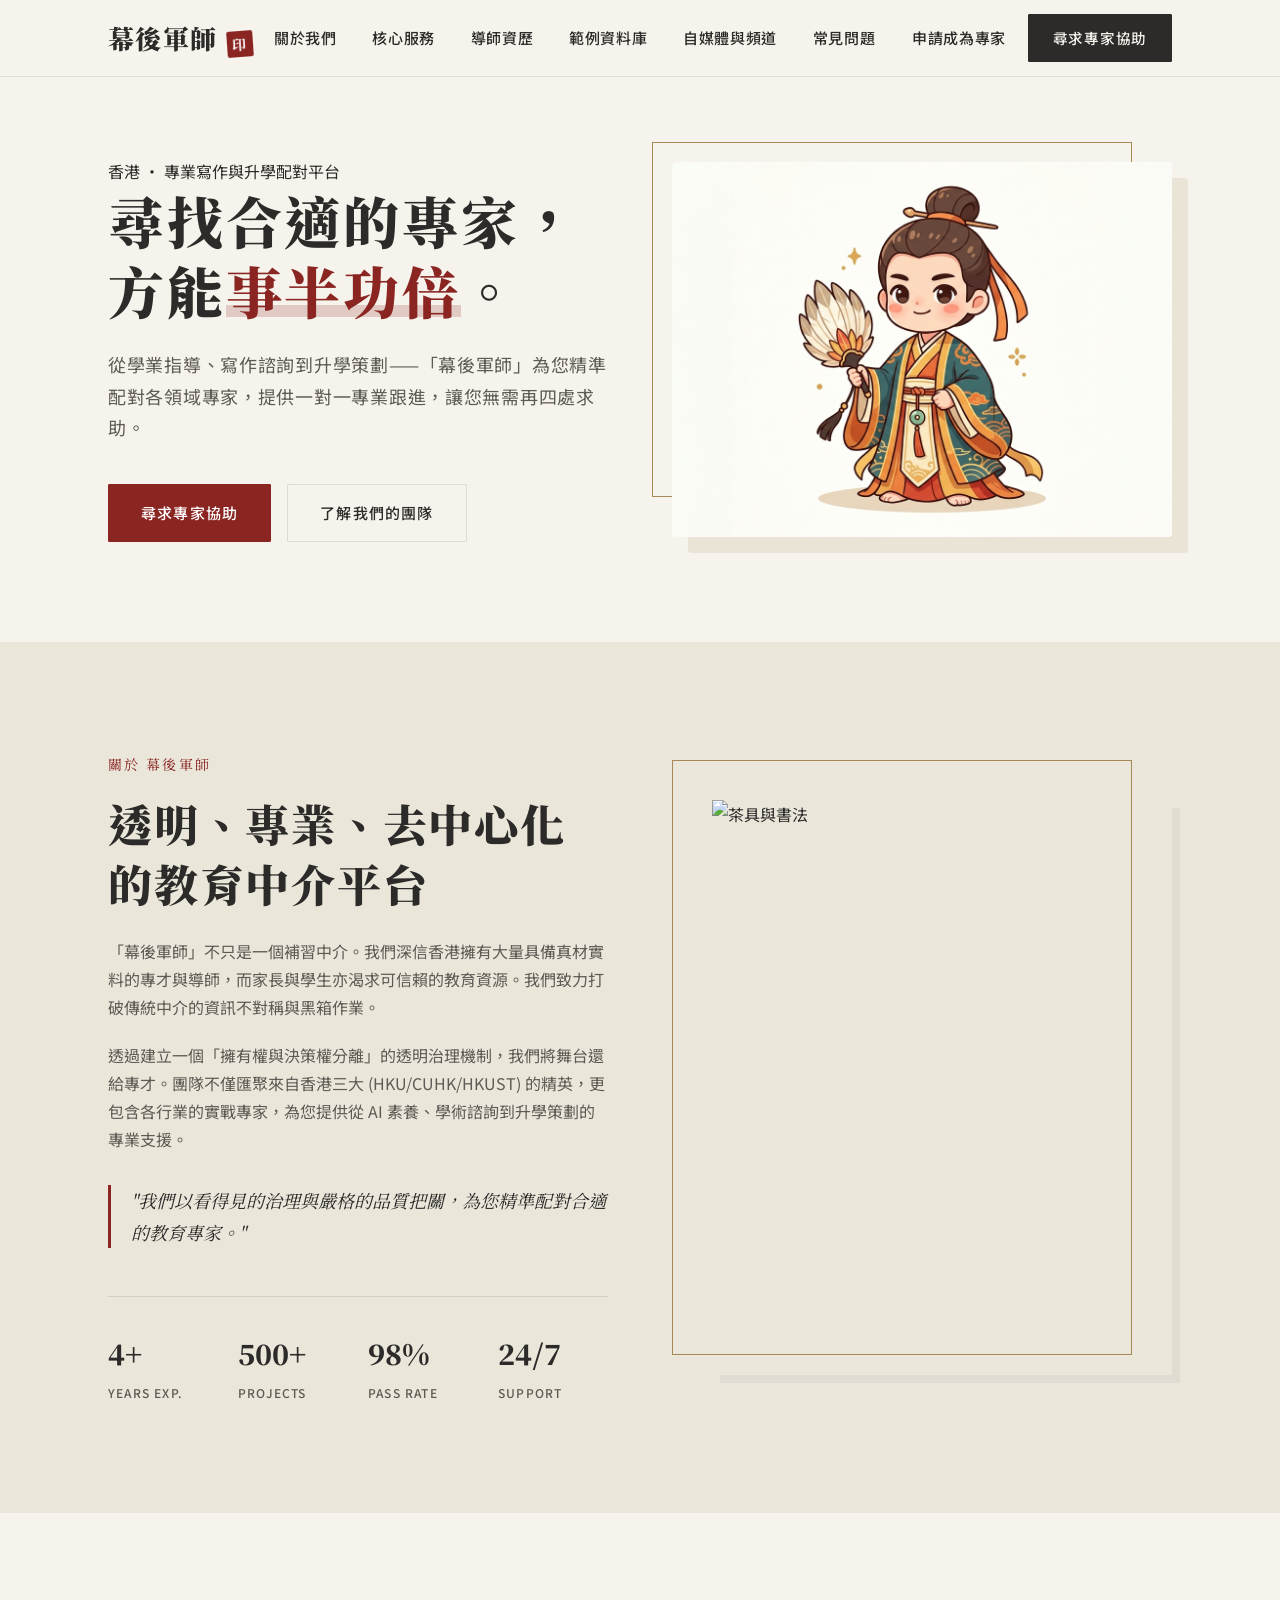
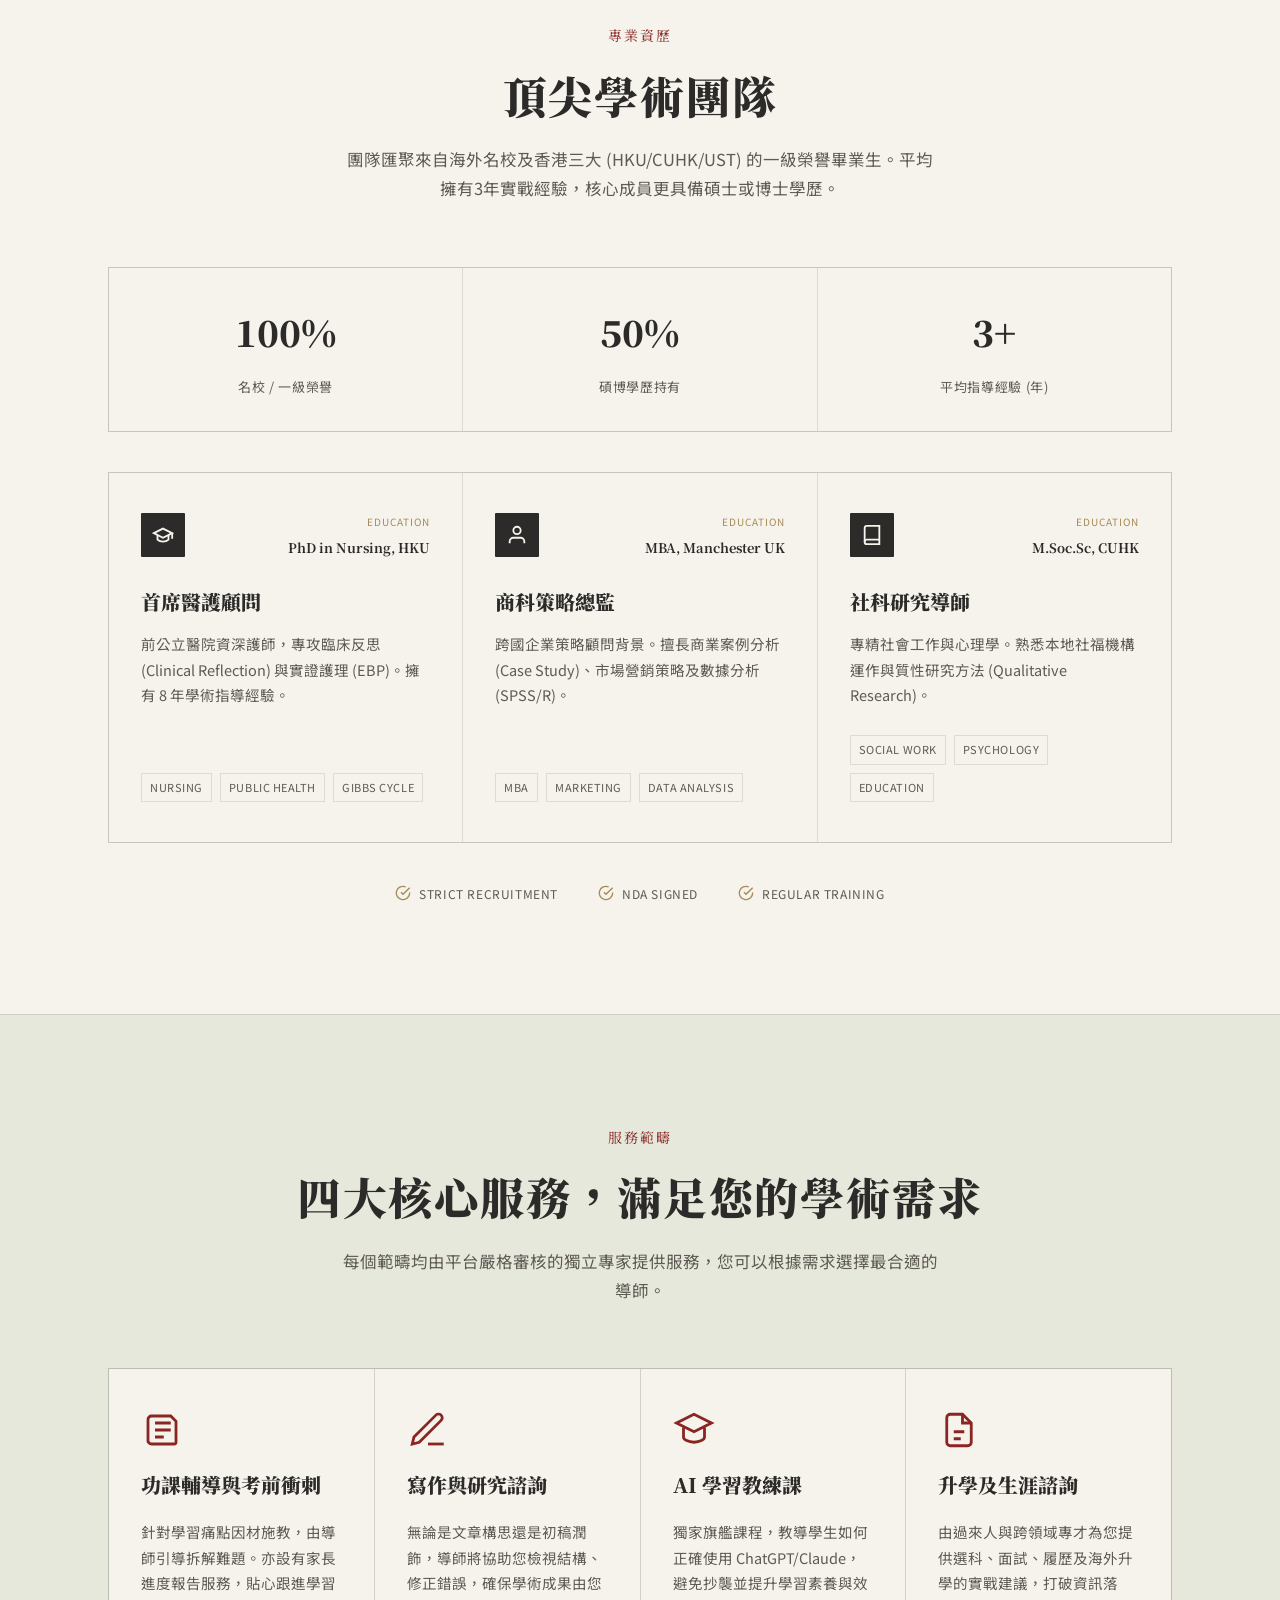
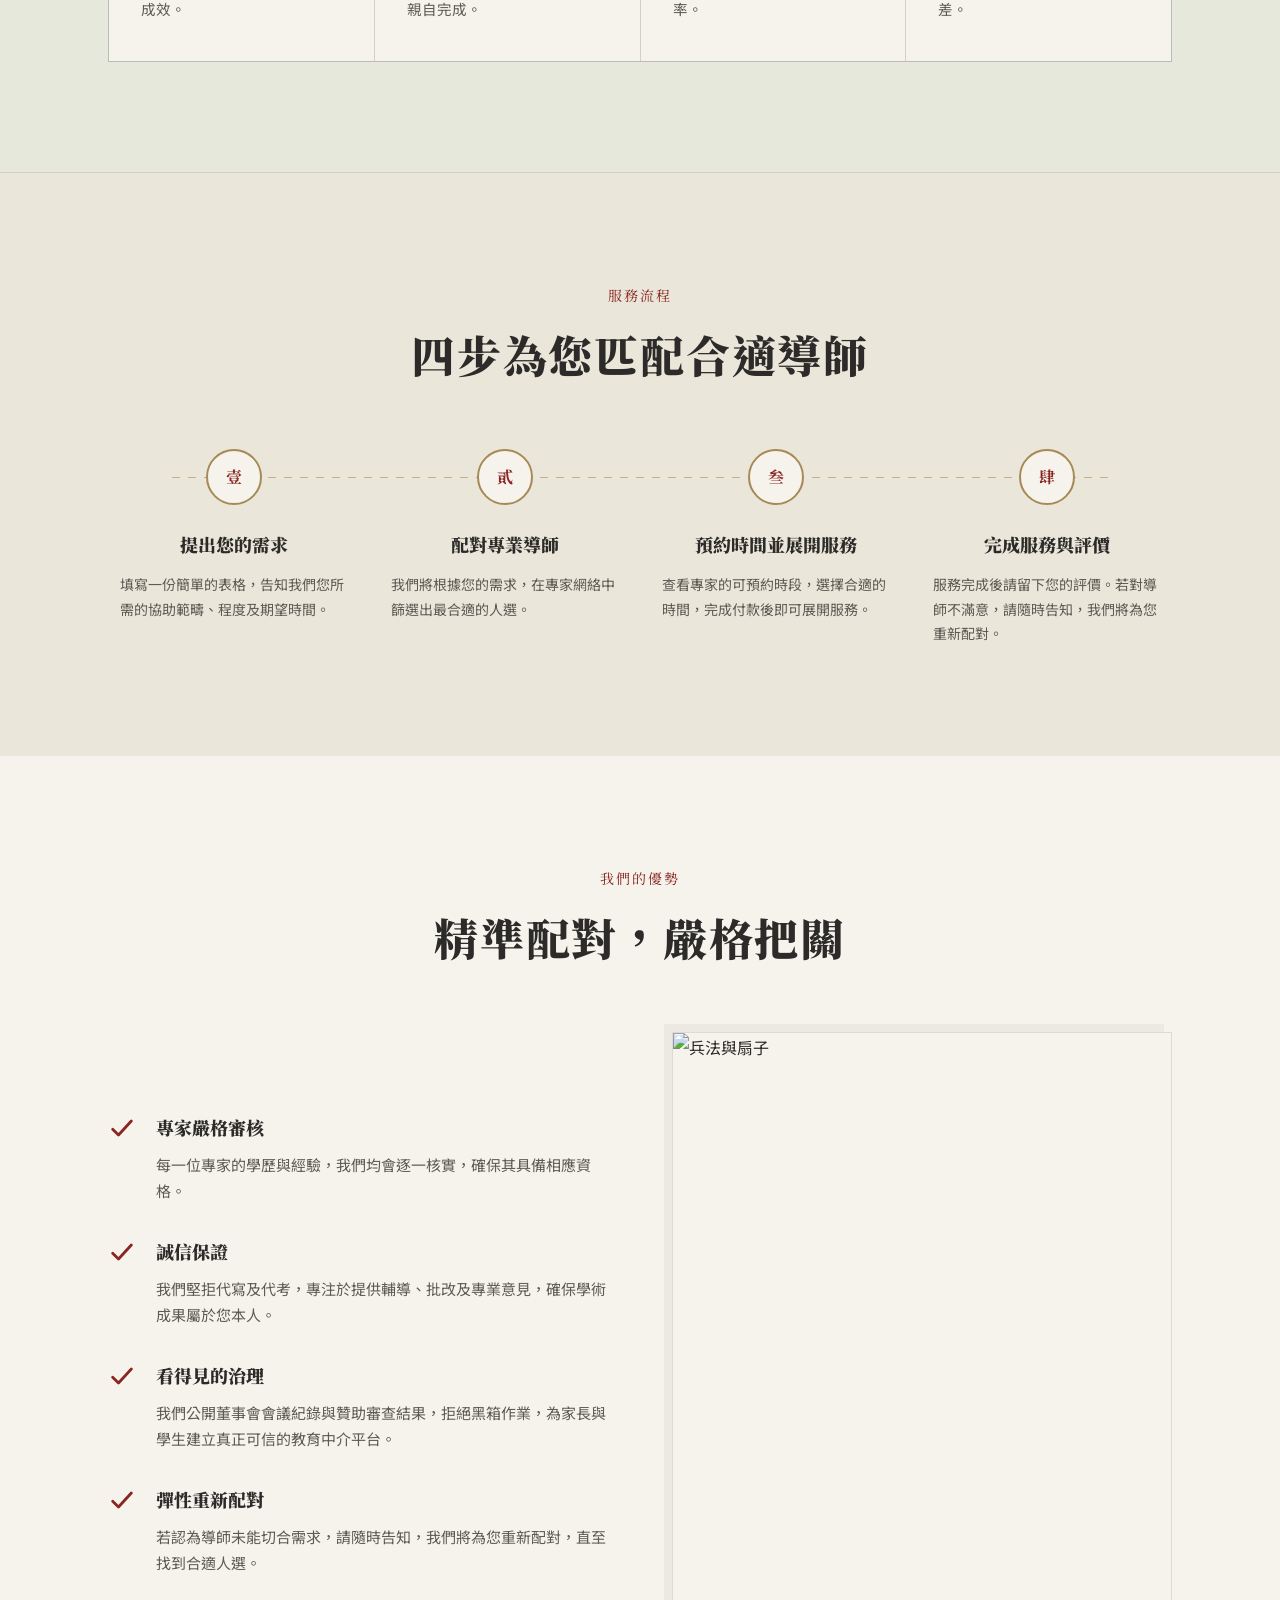
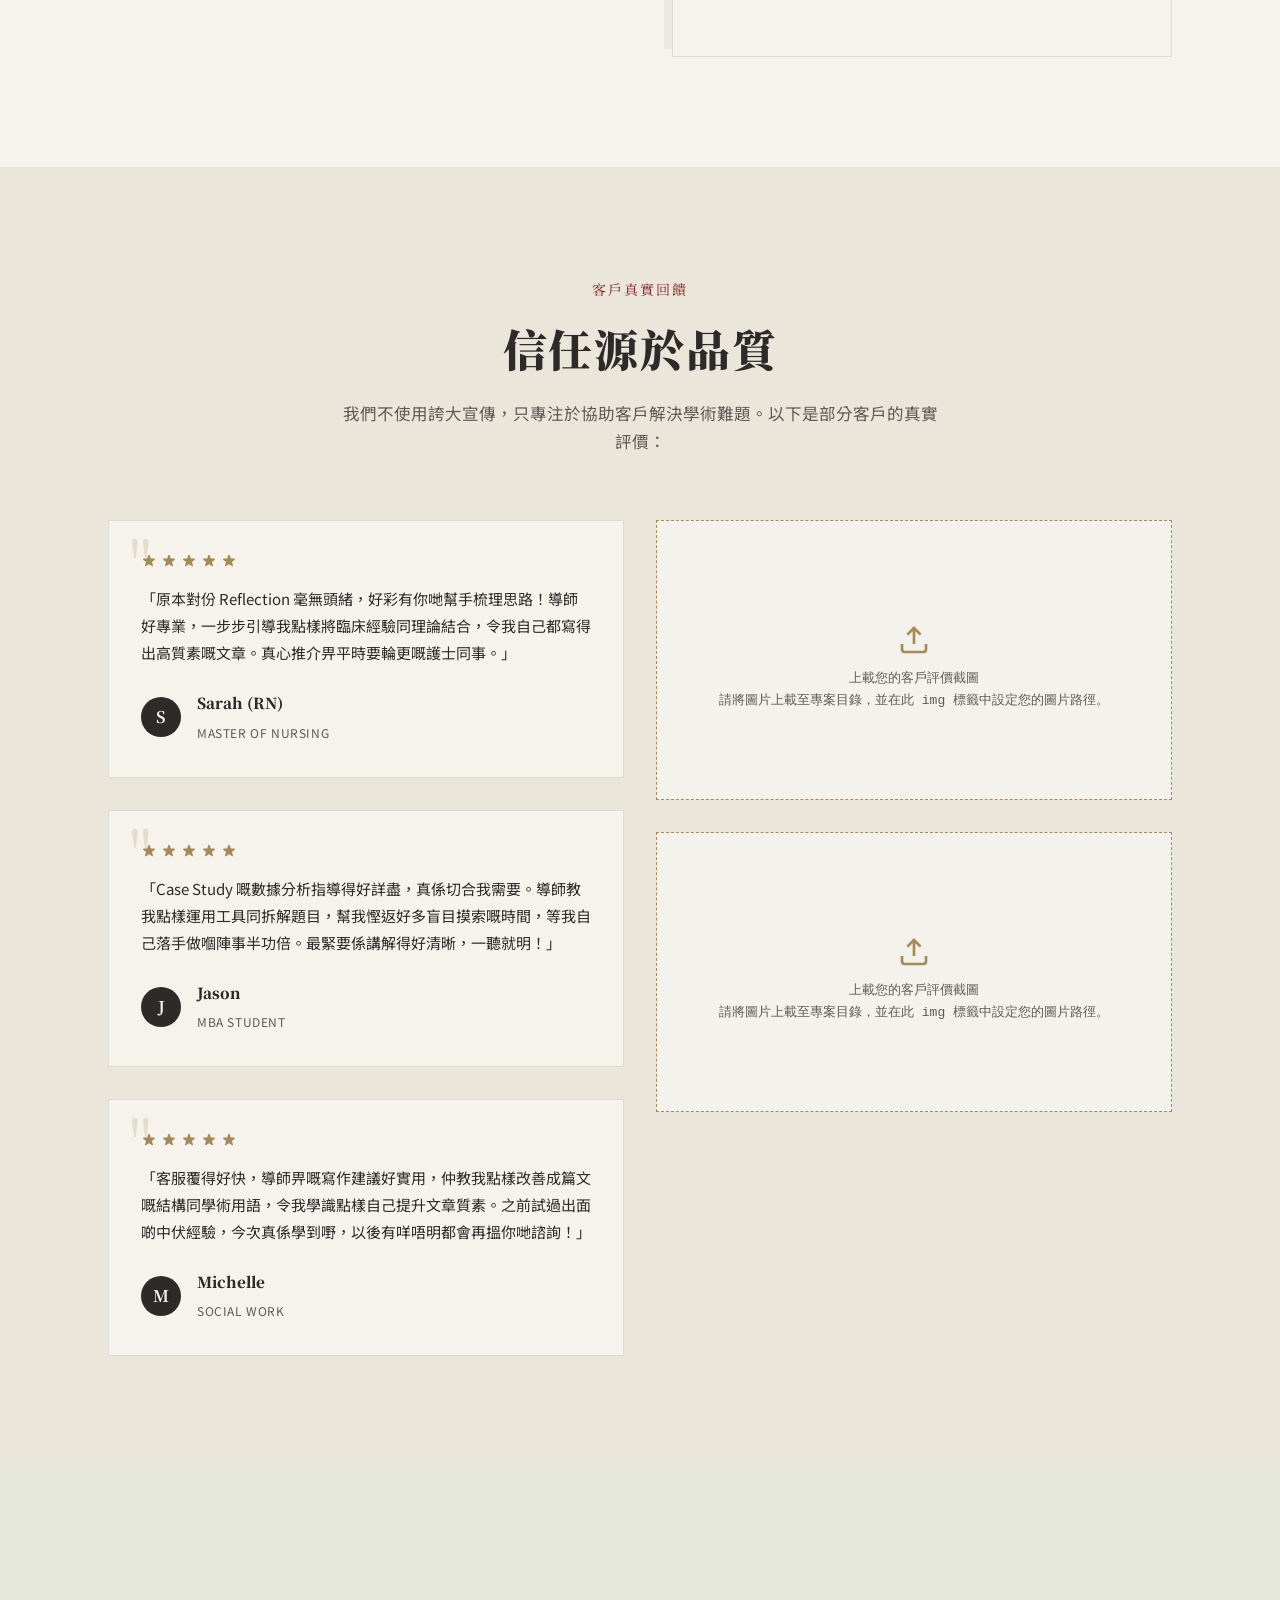
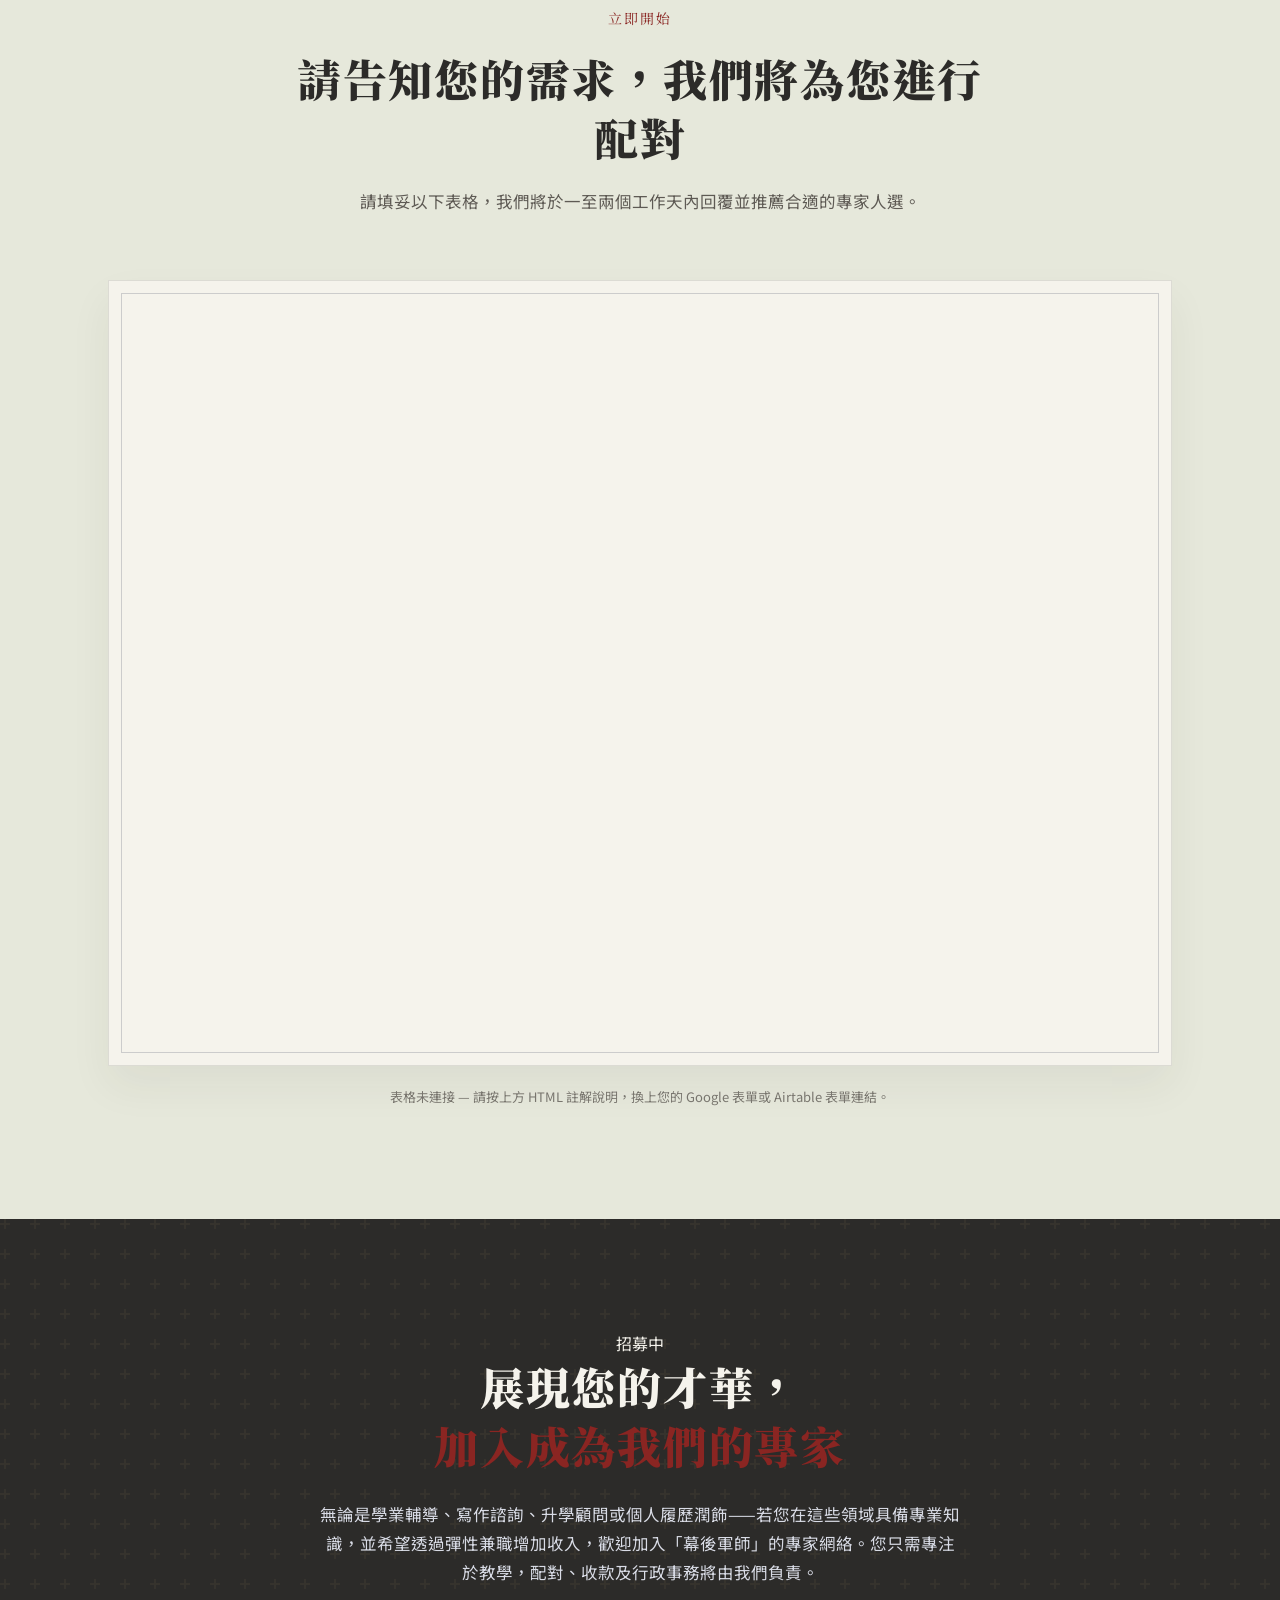
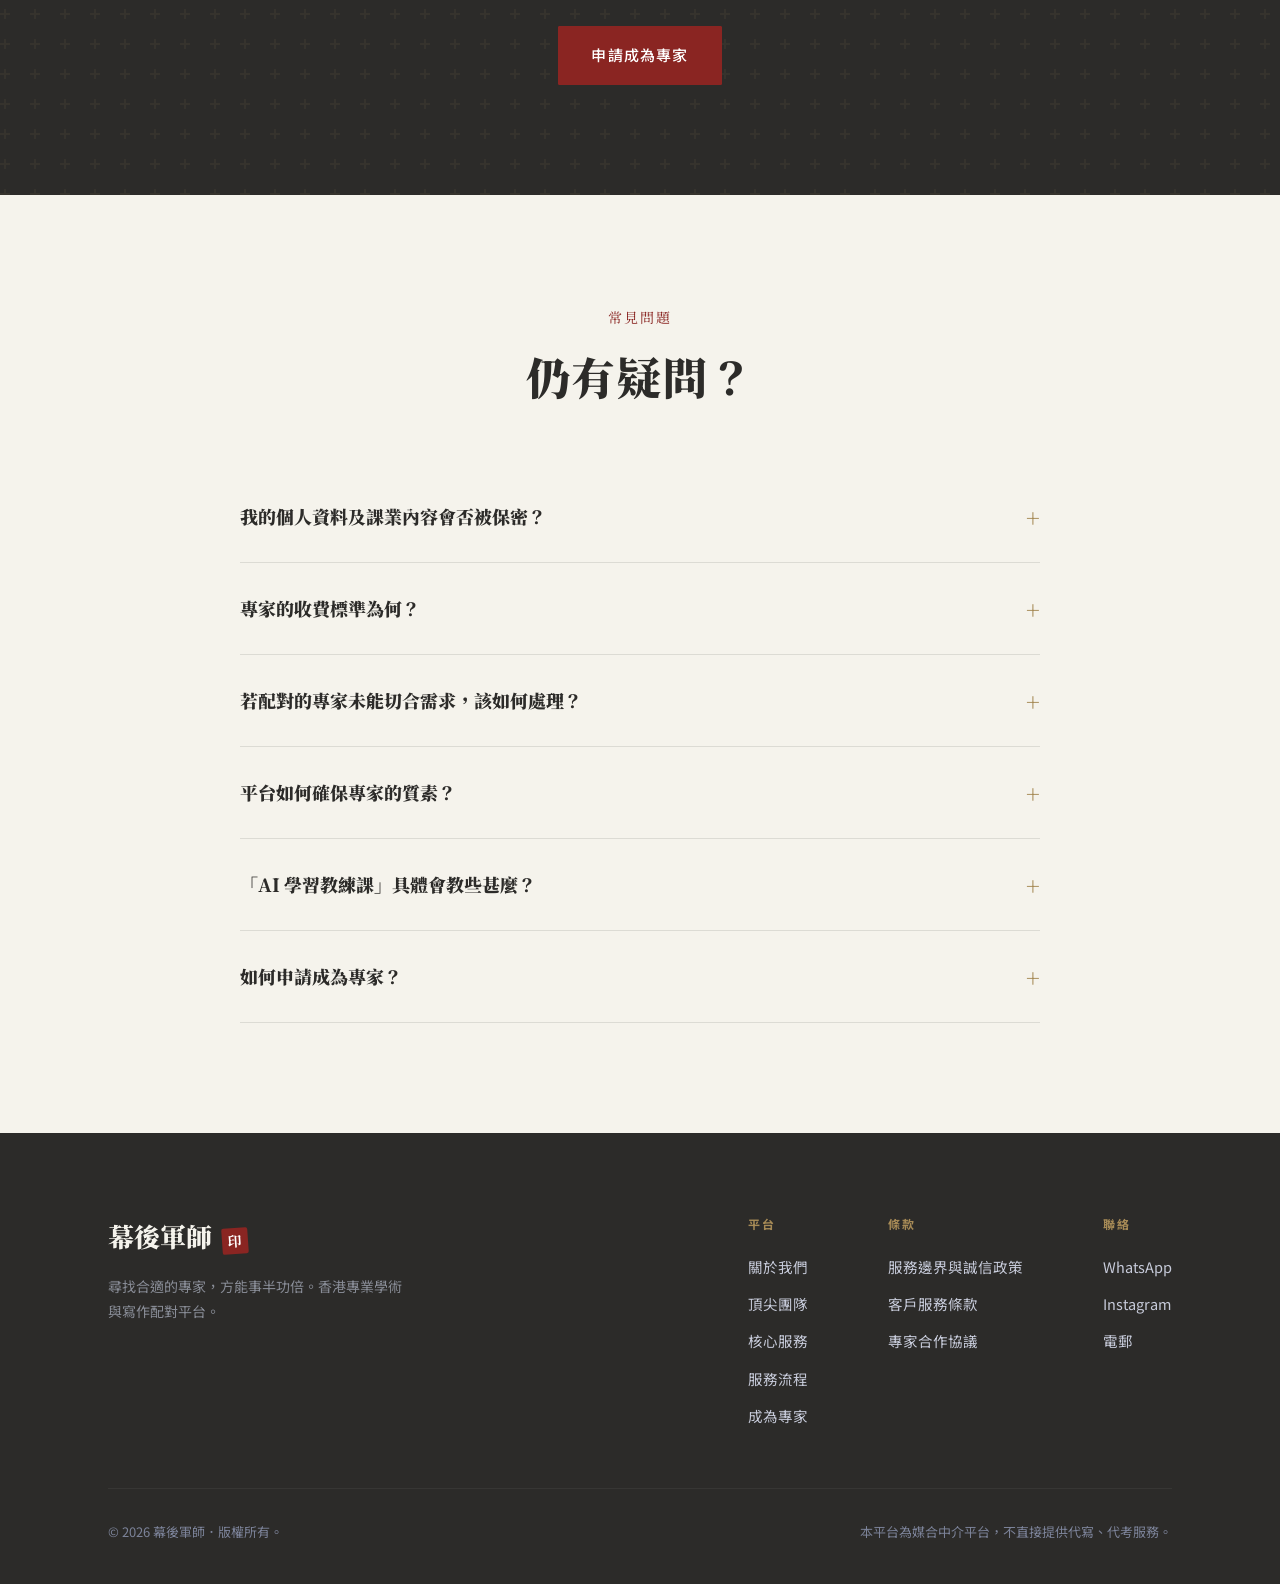
==== commit 4a02cac6: "feat: expand site navigation and add detail pages Update navigation to include tutors, resources, an" ====
--- a/index.html
+++ b/index.html
@@ -16,12 +16,12 @@
   <div class="wrap">
     <a href="#top" class="logo">幕後軍師<span class="stamp">印</span></a>
     <nav class="nav-links" id="navLinks">
-      <a href="#about">關於我們</a>
-      <a href="#team">頂尖團隊</a>
-      <a href="#services">核心服務</a>
-      <a href="#how">服務流程</a>
-      <a href="#feedback">客戶好評</a>
-      <a href="#faq">常見問題</a>
+      <a href="index.html#about">關於我們</a>
+      <a href="index.html#services">核心服務</a>
+      <a href="tutors.html">導師資歷</a>
+      <a href="resources.html">範例資料庫</a>
+      <a href="media.html">自媒體與頻道</a>
+      <a href="index.html#faq">常見問題</a>
       <a href="become-expert.html" class="nav-cta-mobile btn">申請成為專家</a>
     </nav>
     <a href="#start" class="nav-cta">尋求專家協助</a>
@@ -44,7 +44,7 @@
         </div>
       </div>
       <div class="hero-image reveal">
-        <img src="https://images.unsplash.com/photo-1522202176988-66273c2fd55f?q=80&w=1600&auto=format&fit=crop" alt="專家指導">
+        <img src="src/assets/images/chibi_strategist_1783416718114.jpg" alt="專家指導">
       </div>
     </div>
   </section>
